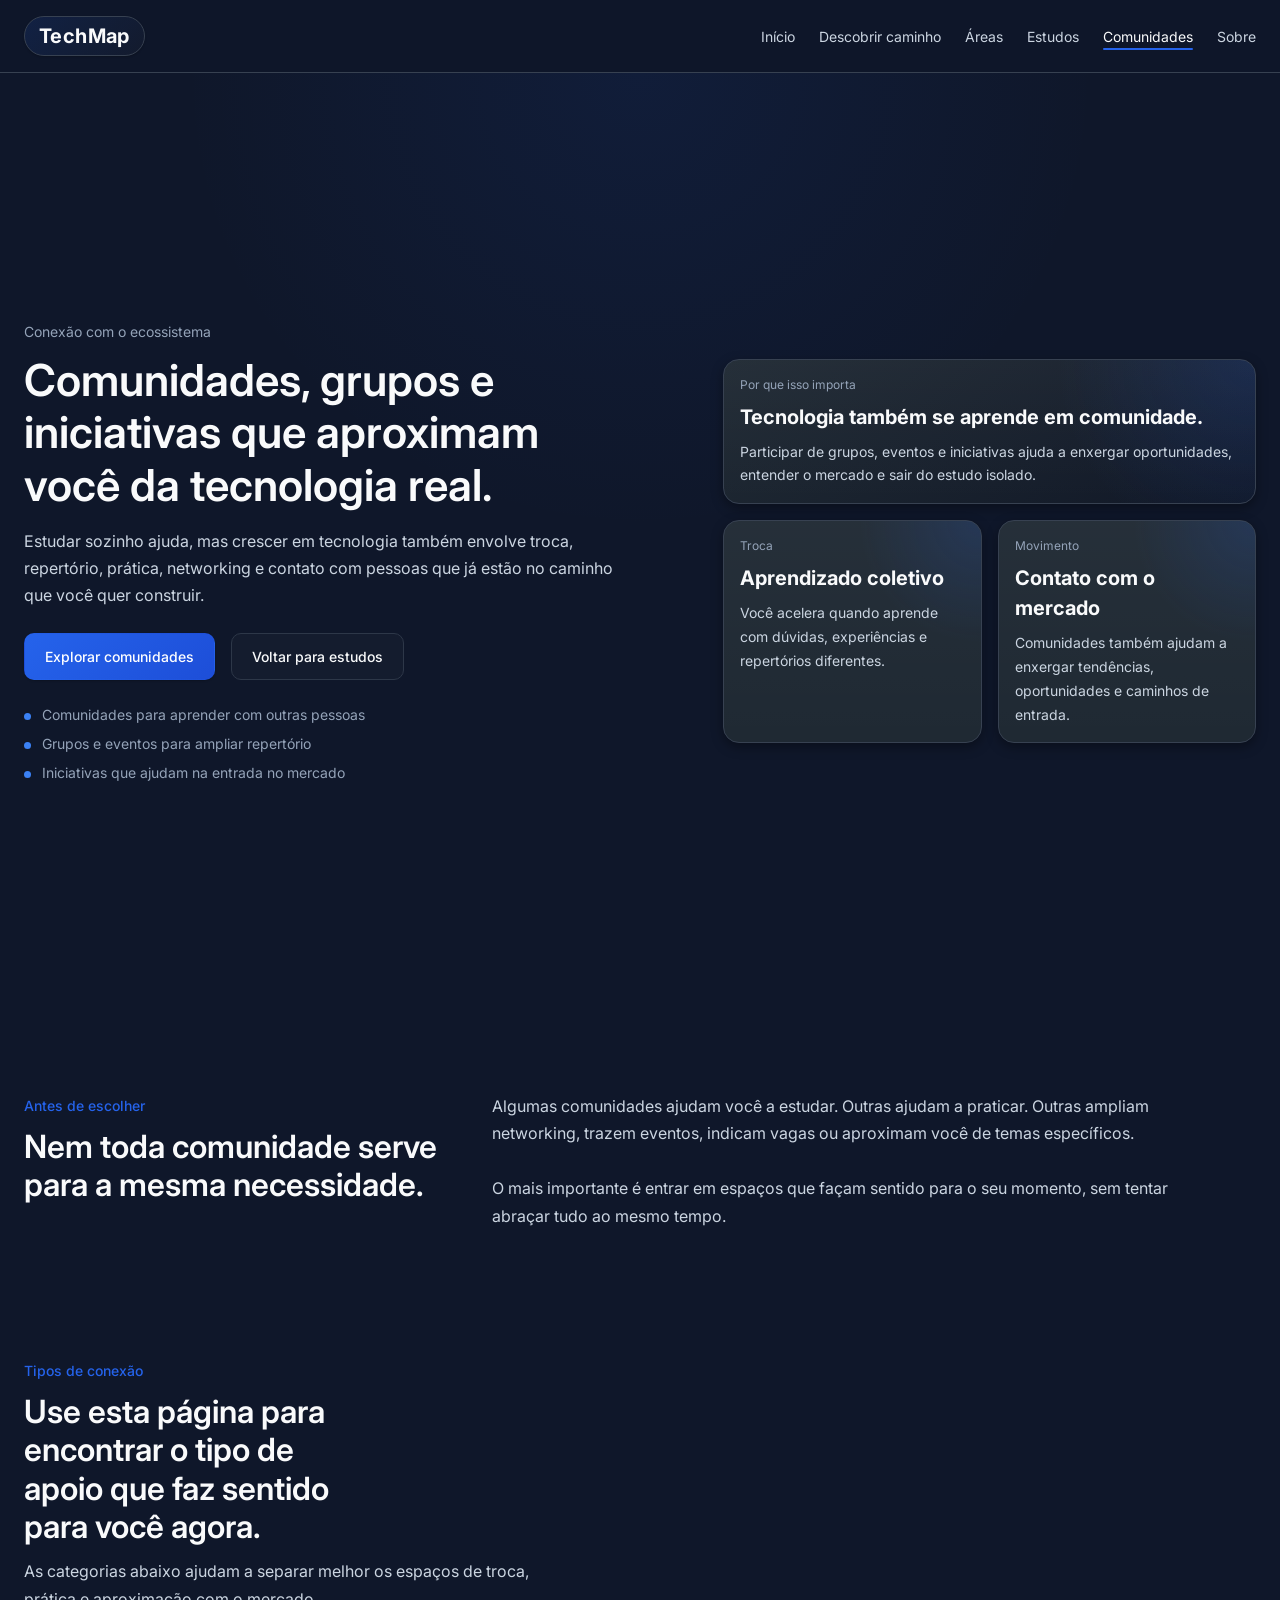
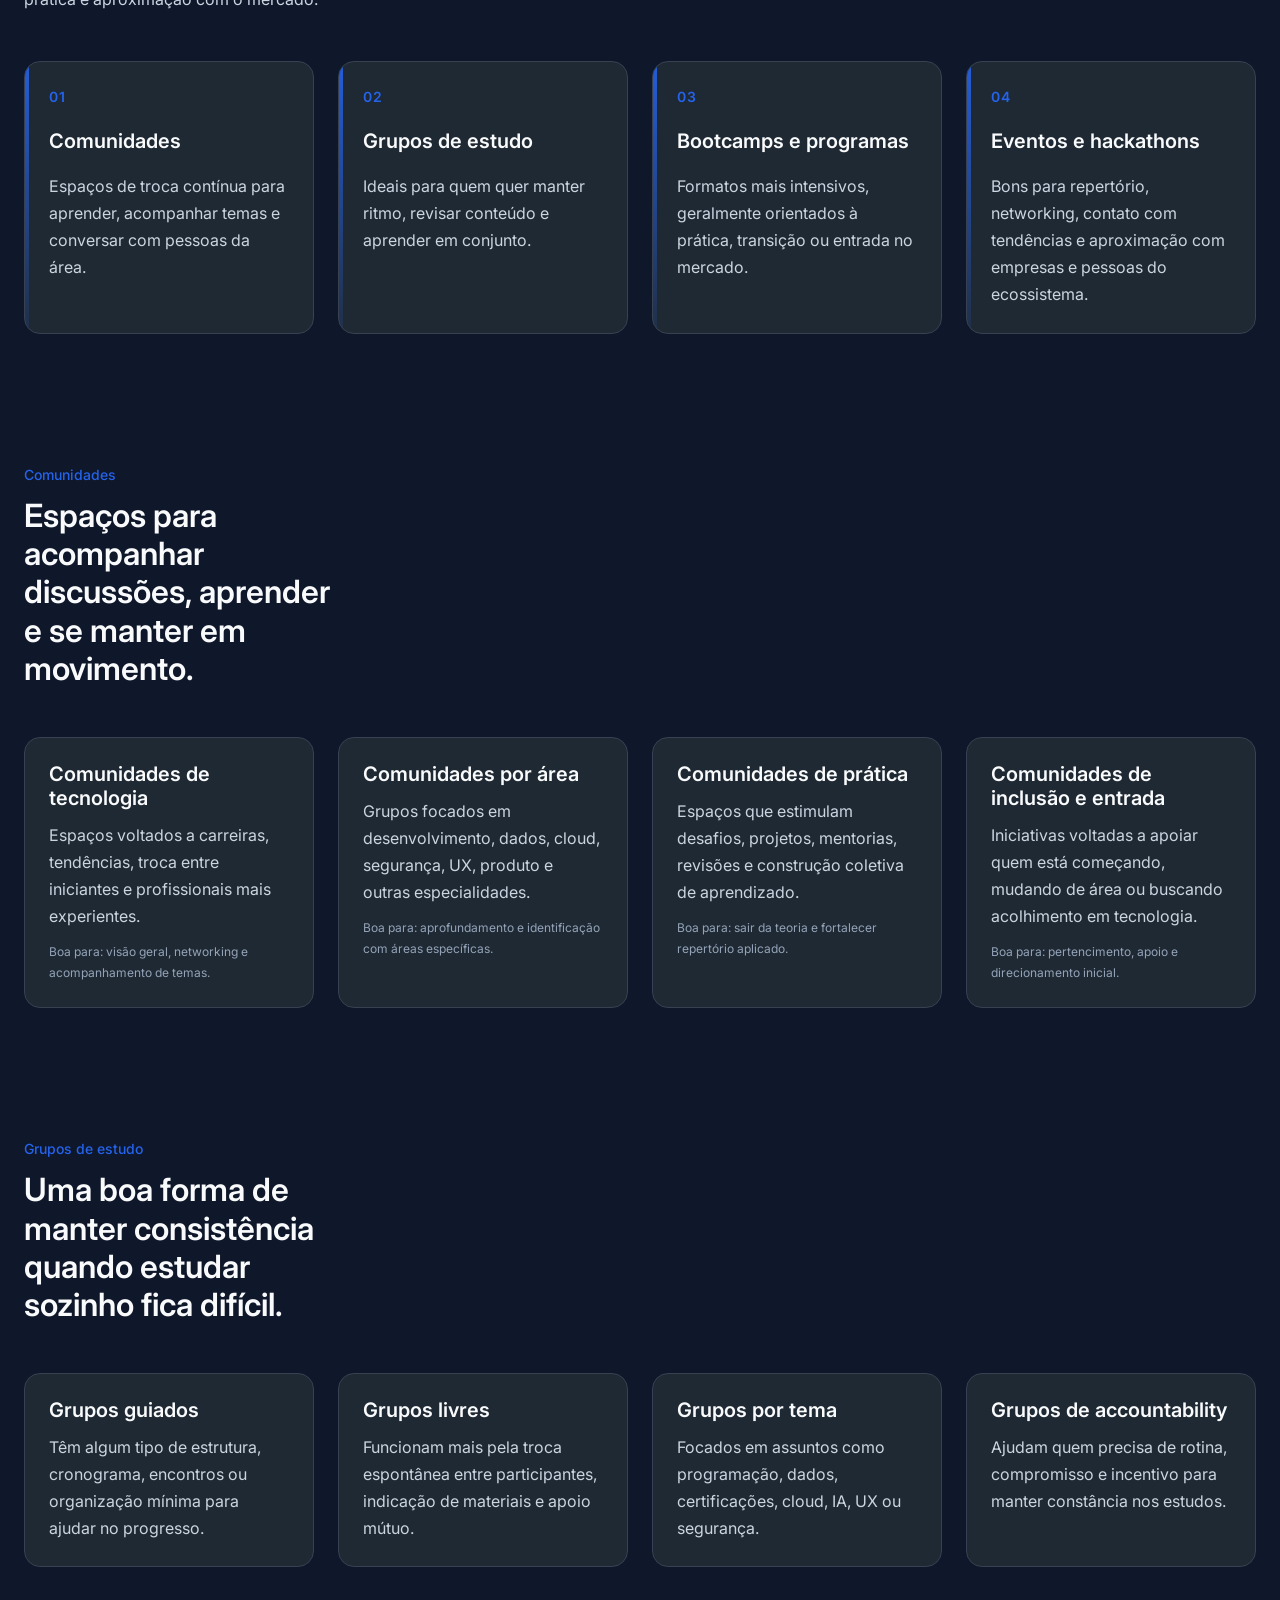
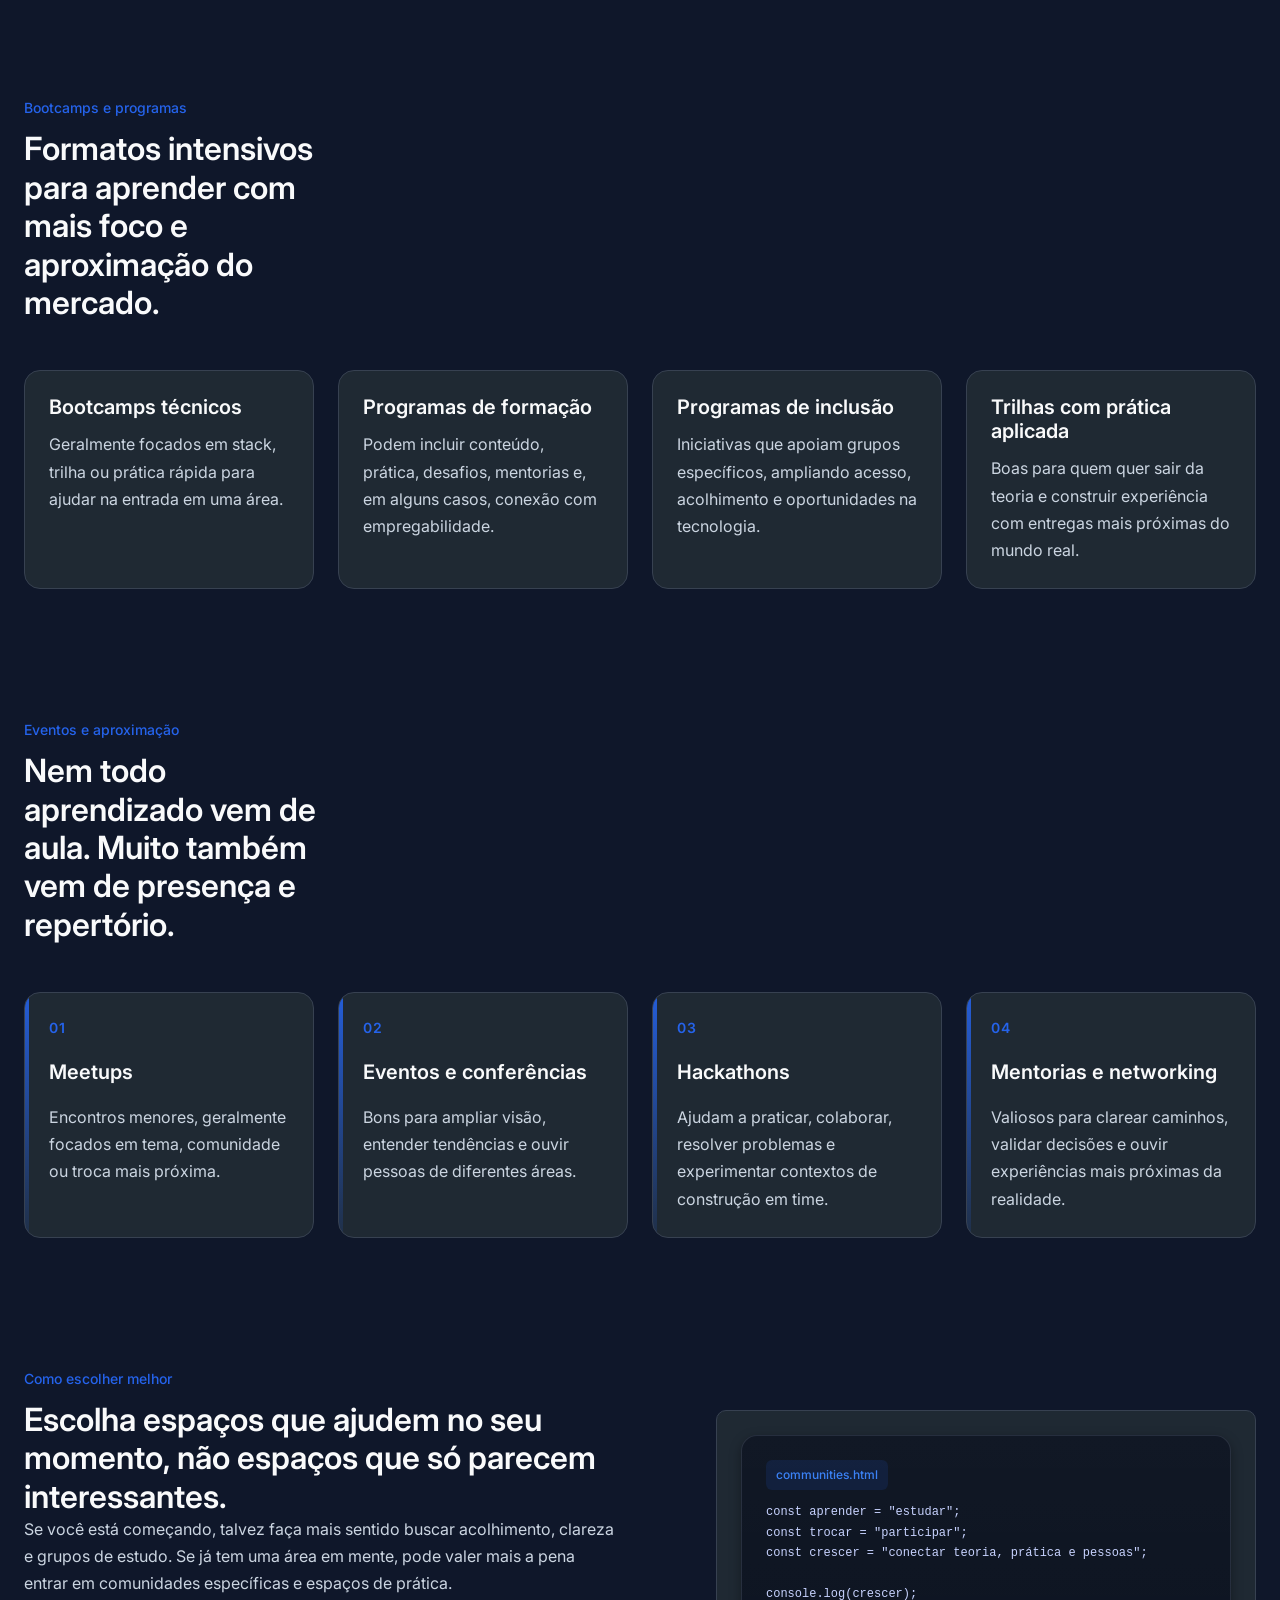
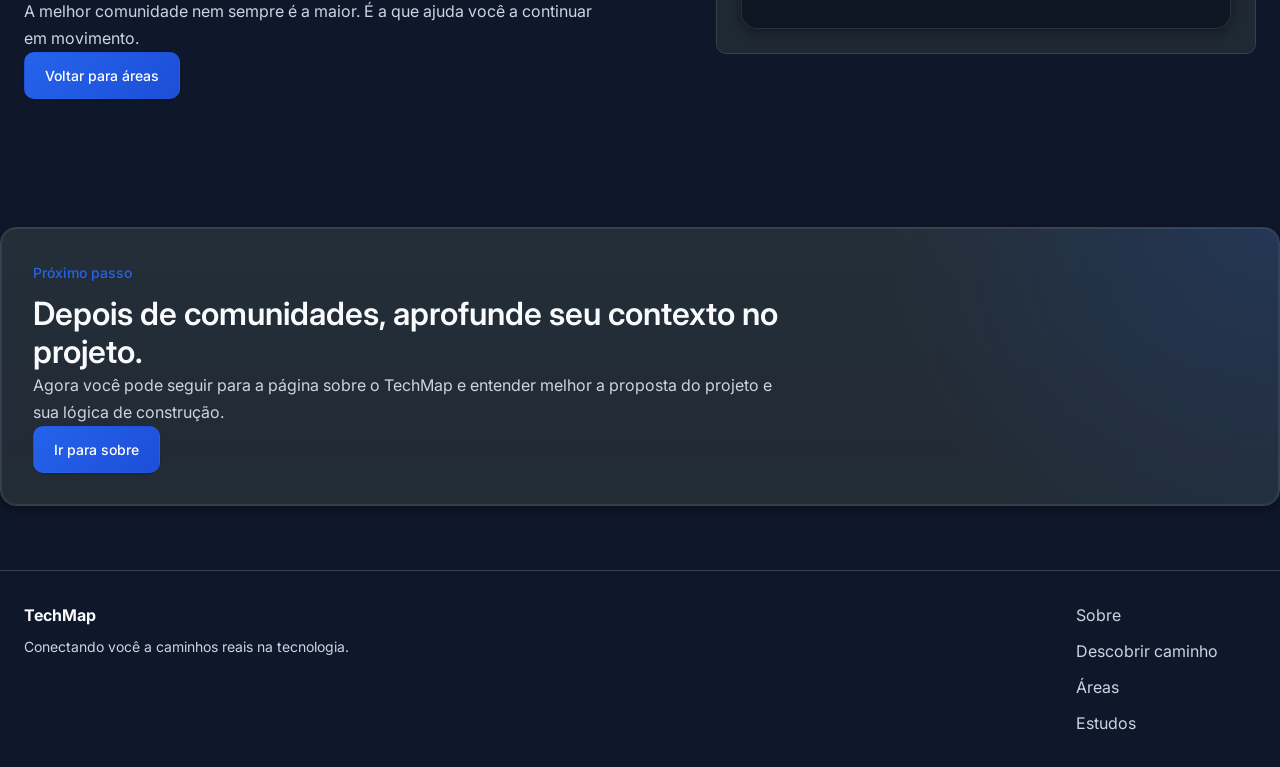
==== pages/about.html @ 4d2d0d43 "primeiro commit techmap" ====
<!DOCTYPE html>
<html lang="pt-BR">
<head>
  <meta charset="UTF-8" />
  <meta name="viewport" content="width=device-width, initial-scale=1.0" />
  <meta
    name="description"
    content="Encontre comunidades, grupos de estudo, bootcamps, eventos e iniciativas que ajudam você a entrar e crescer na tecnologia."
  />
  <meta name="theme-color" content="#0f172a" />
  <title>TechMap | Comunidades e Iniciativas</title>

  <link rel="preconnect" href="https://fonts.googleapis.com" />
  <link rel="preconnect" href="https://fonts.gstatic.com" crossorigin />
  <link
    href="https://fonts.googleapis.com/css2?family=Inter:wght@400;500;600;700;800&display=swap"
    rel="stylesheet"
  />

  <link rel="stylesheet" href="../assets/css/variables.css" />
  <link rel="stylesheet" href="../assets/css/style.css" />
  <link rel="stylesheet" href="../assets/css/layout.css" />
  <link rel="stylesheet" href="../assets/css/components.css" />
  <link rel="stylesheet" href="../assets/css/pages.css" />
  <link rel="stylesheet" href="../assets/css/responsive.css" />
</head>
<body>
  <a class="skip-link" href="#main-content">Pular para o conteúdo principal</a>

  <header class="site-header">
    <div class="container header-content">
      <a href="../index.html" class="brand" aria-label="Página inicial do TechMap">
        <span class="brand-mark">TechMap</span>
      </a>

      <button
        class="menu-toggle"
        type="button"
        aria-label="Abrir menu de navegação"
        aria-expanded="false"
        aria-controls="primary-navigation"
      >
        <span></span>
        <span></span>
        <span></span>
      </button>

      <nav id="primary-navigation" class="primary-nav" aria-label="Navegação principal">
        <ul>
          <li><a href="../index.html">Início</a></li>
          <li><a href="./discover.html">Descobrir caminho</a></li>
          <li><a href="./career-areas.html">Áreas</a></li>
          <li><a href="./study-guide.html">Estudos</a></li>
          <li><a href="./communities.html" class="active">Comunidades</a></li>
          <li><a href="./about.html">Sobre</a></li>
        </ul>
      </nav>
    </div>
  </header>

  <main id="main-content">
    <section class="hero-section">
      <div class="container hero-grid">
        <div class="hero-copy">
          <span class="eyebrow">Conexão com o ecossistema</span>
          <h1>Comunidades, grupos e iniciativas que aproximam você da tecnologia real.</h1>

          <p class="hero-text">
            Estudar sozinho ajuda, mas crescer em tecnologia também envolve troca, repertório,
            prática, networking e contato com pessoas que já estão no caminho que você quer construir.
          </p>

          <div class="hero-actions">
            <a class="btn btn-primary" href="#community-groups">Explorar comunidades</a>
            <a class="btn btn-secondary" href="./study-guide.html">Voltar para estudos</a>
          </div>

          <ul class="hero-highlights" aria-label="Destaques da página">
            <li>Comunidades para aprender com outras pessoas</li>
            <li>Grupos e eventos para ampliar repertório</li>
            <li>Iniciativas que ajudam na entrada no mercado</li>
          </ul>
        </div>

        <div class="hero-panel" aria-hidden="true">
          <div class="hero-card hero-card-main">
            <span class="hero-card-label">Por que isso importa</span>
            <strong>Tecnologia também se aprende em comunidade.</strong>
            <p>
              Participar de grupos, eventos e iniciativas ajuda a enxergar oportunidades,
              entender o mercado e sair do estudo isolado.
            </p>
          </div>

          <div class="hero-card-stack">
            <div class="hero-card">
              <span class="hero-card-label">Troca</span>
              <strong>Aprendizado coletivo</strong>
              <p>Você acelera quando aprende com dúvidas, experiências e repertórios diferentes.</p>
            </div>
            <div class="hero-card">
              <span class="hero-card-label">Movimento</span>
              <strong>Contato com o mercado</strong>
              <p>Comunidades também ajudam a enxergar tendências, oportunidades e caminhos de entrada.</p>
            </div>
          </div>
        </div>
      </div>
    </section>

    <section class="intro-section">
      <div class="container intro-grid">
        <div>
          <span class="section-kicker">Antes de escolher</span>
          <h2>Nem toda comunidade serve para a mesma necessidade.</h2>
        </div>

        <div class="intro-text-group">
          <p>
            Algumas comunidades ajudam você a estudar. Outras ajudam a praticar. Outras ampliam networking,
            trazem eventos, indicam vagas ou aproximam você de temas específicos.
          </p>
          <p>
            O mais importante é entrar em espaços que façam sentido para o seu momento, sem tentar abraçar tudo ao mesmo tempo.
          </p>
        </div>
      </div>
    </section>

    <section id="community-groups">
      <div class="container">
        <div class="section-heading">
          <span class="section-kicker">Tipos de conexão</span>
          <h2>Use esta página para encontrar o tipo de apoio que faz sentido para você agora.</h2>
          <p>
            As categorias abaixo ajudam a separar melhor os espaços de troca, prática e aproximação com o mercado.
          </p>
        </div>

        <div class="feature-grid">
          <article class="feature-card">
            <span class="feature-step">01</span>
            <h3>Comunidades</h3>
            <p>
              Espaços de troca contínua para aprender, acompanhar temas e conversar com pessoas da área.
            </p>
          </article>

          <article class="feature-card">
            <span class="feature-step">02</span>
            <h3>Grupos de estudo</h3>
            <p>
              Ideais para quem quer manter ritmo, revisar conteúdo e aprender em conjunto.
            </p>
          </article>

          <article class="feature-card">
            <span class="feature-step">03</span>
            <h3>Bootcamps e programas</h3>
            <p>
              Formatos mais intensivos, geralmente orientados à prática, transição ou entrada no mercado.
            </p>
          </article>

          <article class="feature-card">
            <span class="feature-step">04</span>
            <h3>Eventos e hackathons</h3>
            <p>
              Bons para repertório, networking, contato com tendências e aproximação com empresas e pessoas do ecossistema.
            </p>
          </article>
        </div>
      </div>
    </section>

    <section>
      <div class="container">
        <div class="section-heading">
          <span class="section-kicker">Comunidades</span>
          <h2>Espaços para acompanhar discussões, aprender e se manter em movimento.</h2>
        </div>

        <div class="overview-grid">
          <article class="community-card">
            <h3>Comunidades de tecnologia</h3>
            <p>
              Espaços voltados a carreiras, tendências, troca entre iniciantes e profissionais mais experientes.
            </p>
            <p class="area-meta">Boa para: visão geral, networking e acompanhamento de temas.</p>
          </article>

          <article class="community-card">
            <h3>Comunidades por área</h3>
            <p>
              Grupos focados em desenvolvimento, dados, cloud, segurança, UX, produto e outras especialidades.
            </p>
            <p class="area-meta">Boa para: aprofundamento e identificação com áreas específicas.</p>
          </article>

          <article class="community-card">
            <h3>Comunidades de prática</h3>
            <p>
              Espaços que estimulam desafios, projetos, mentorias, revisões e construção coletiva de aprendizado.
            </p>
            <p class="area-meta">Boa para: sair da teoria e fortalecer repertório aplicado.</p>
          </article>

          <article class="community-card">
            <h3>Comunidades de inclusão e entrada</h3>
            <p>
              Iniciativas voltadas a apoiar quem está começando, mudando de área ou buscando acolhimento em tecnologia.
            </p>
            <p class="area-meta">Boa para: pertencimento, apoio e direcionamento inicial.</p>
          </article>
        </div>
      </div>
    </section>

    <section>
      <div class="container">
        <div class="section-heading">
          <span class="section-kicker">Grupos de estudo</span>
          <h2>Uma boa forma de manter consistência quando estudar sozinho fica difícil.</h2>
        </div>

        <div class="overview-grid">
          <article class="community-card">
            <h3>Grupos guiados</h3>
            <p>
              Têm algum tipo de estrutura, cronograma, encontros ou organização mínima para ajudar no progresso.
            </p>
          </article>

          <article class="community-card">
            <h3>Grupos livres</h3>
            <p>
              Funcionam mais pela troca espontânea entre participantes, indicação de materiais e apoio mútuo.
            </p>
          </article>

          <article class="community-card">
            <h3>Grupos por tema</h3>
            <p>
              Focados em assuntos como programação, dados, certificações, cloud, IA, UX ou segurança.
            </p>
          </article>

          <article class="community-card">
            <h3>Grupos de accountability</h3>
            <p>
              Ajudam quem precisa de rotina, compromisso e incentivo para manter constância nos estudos.
            </p>
          </article>
        </div>
      </div>
    </section>

    <section>
      <div class="container">
        <div class="section-heading">
          <span class="section-kicker">Bootcamps e programas</span>
          <h2>Formatos intensivos para aprender com mais foco e aproximação do mercado.</h2>
        </div>

        <div class="overview-grid">
          <article class="community-card">
            <h3>Bootcamps técnicos</h3>
            <p>
              Geralmente focados em stack, trilha ou prática rápida para ajudar na entrada em uma área.
            </p>
          </article>

          <article class="community-card">
            <h3>Programas de formação</h3>
            <p>
              Podem incluir conteúdo, prática, desafios, mentorias e, em alguns casos, conexão com empregabilidade.
            </p>
          </article>

          <article class="community-card">
            <h3>Programas de inclusão</h3>
            <p>
              Iniciativas que apoiam grupos específicos, ampliando acesso, acolhimento e oportunidades na tecnologia.
            </p>
          </article>

          <article class="community-card">
            <h3>Trilhas com prática aplicada</h3>
            <p>
              Boas para quem quer sair da teoria e construir experiência com entregas mais próximas do mundo real.
            </p>
          </article>
        </div>
      </div>
    </section>

    <section>
      <div class="container">
        <div class="section-heading">
          <span class="section-kicker">Eventos e aproximação</span>
          <h2>Nem todo aprendizado vem de aula. Muito também vem de presença e repertório.</h2>
        </div>

        <div class="feature-grid">
          <article class="feature-card">
            <span class="feature-step">01</span>
            <h3>Meetups</h3>
            <p>
              Encontros menores, geralmente focados em tema, comunidade ou troca mais próxima.
            </p>
          </article>

          <article class="feature-card">
            <span class="feature-step">02</span>
            <h3>Eventos e conferências</h3>
            <p>
              Bons para ampliar visão, entender tendências e ouvir pessoas de diferentes áreas.
            </p>
          </article>

          <article class="feature-card">
            <span class="feature-step">03</span>
            <h3>Hackathons</h3>
            <p>
              Ajudam a praticar, colaborar, resolver problemas e experimentar contextos de construção em time.
            </p>
          </article>

          <article class="feature-card">
            <span class="feature-step">04</span>
            <h3>Mentorias e networking</h3>
            <p>
              Valiosos para clarear caminhos, validar decisões e ouvir experiências mais próximas da realidade.
            </p>
          </article>
        </div>
      </div>
    </section>

    <section class="entry-section">
      <div class="container entry-grid">
        <div class="entry-copy">
          <span class="section-kicker">Como escolher melhor</span>
          <h2>Escolha espaços que ajudem no seu momento, não espaços que só parecem interessantes.</h2>
          <p>
            Se você está começando, talvez faça mais sentido buscar acolhimento, clareza e grupos de estudo.
            Se já tem uma área em mente, pode valer mais a pena entrar em comunidades específicas e espaços de prática.
          </p>
          <p>
            A melhor comunidade nem sempre é a maior. É a que ajuda você a continuar em movimento.
          </p>
          <a class="btn btn-primary" href="./career-areas.html">Voltar para áreas</a>
        </div>

        <aside class="entry-box" aria-label="Resumo da lógica da página">
          <div class="mini-code-card">
            <span class="mini-code-file">communities.html</span>
            <pre><code>const aprender = "estudar";
const trocar = "participar";
const crescer = "conectar teoria, prática e pessoas";

console.log(crescer);</code></pre>
          </div>
        </aside>
      </div>
    </section>

    <section class="cta-section">
      <div class="container cta-box">
        <div>
          <span class="section-kicker">Próximo passo</span>
          <h2>Depois de comunidades, aprofunde seu contexto no projeto.</h2>
          <p>
            Agora você pode seguir para a página sobre o TechMap e entender melhor a proposta do projeto e sua lógica de construção.
          </p>
        </div>
        <a class="btn btn-primary" href="./about.html">Ir para sobre</a>
      </div>
    </section>
  </main>

  <footer class="site-footer">
    <div class="container footer-content">
      <div>
        <strong>TechMap</strong>
        <p>Conectando você a caminhos reais na tecnologia.</p>
      </div>

      <nav aria-label="Links do rodapé">
        <ul>
          <li><a href="./about.html">Sobre</a></li>
          <li><a href="./discover.html">Descobrir caminho</a></li>
          <li><a href="./career-areas.html">Áreas</a></li>
          <li><a href="./study-guide.html">Estudos</a></li>
        </ul>
      </nav>
    </div>
  </footer>

  <script src="../assets/js/app.js"></script>
</body>
</html>
---- assets/css/variables.css ----
/* =====================================================
   TechMap - Variables (Design System Base)
   Paleta profissional: cinza grafite + azul petróleo
   ===================================================== */

:root {
  /* =============================
     CORES BASE (cinza profissional)
     ============================= */

  --color-bg-primary: #0f172a;      /* fundo principal */
  --color-bg-secondary: #111827;    /* fundo seções */
  --color-bg-tertiary: #1f2933;     /* cards */

  --color-border: #2d3748;
  --color-border-soft: #374151;

  --color-text-primary: #f9fafb;
  --color-text-secondary: #cbd5e1;
  --color-text-muted: #94a3b8;

  /* =============================
     COR DE DESTAQUE (azul petróleo)
     ============================= */

  --color-accent: #2563eb;          /* principal */
  --color-accent-hover: #1d4ed8;
  --color-accent-soft: #3b82f6;

  /* =============================
     ESTADOS
     ============================= */

  --color-success: #16a34a;
  --color-warning: #f59e0b;
  --color-error: #dc2626;

  /* =============================
     SOMBRAS
     ============================= */

  --shadow-sm: 0 1px 2px rgba(0, 0, 0, 0.2);
  --shadow-md: 0 4px 12px rgba(0, 0, 0, 0.35);
  --shadow-lg: 0 10px 30px rgba(0, 0, 0, 0.45);

  /* =============================
     BORDER RADIUS
     ============================= */

  --radius-sm: 6px;
  --radius-md: 10px;
  --radius-lg: 16px;
  --radius-xl: 24px;

  /* =============================
     ESPAÇAMENTO
     ============================= */

  --space-xxs: 4px;
  --space-xs: 8px;
  --space-sm: 12px;
  --space-md: 16px;
  --space-lg: 24px;
  --space-xl: 32px;
  --space-2xl: 48px;
  --space-3xl: 64px;

  /* =============================
     TIPOGRAFIA
     ============================= */

  --font-family-base: 'Inter', sans-serif;

  --font-size-xs: 0.75rem;
  --font-size-sm: 0.875rem;
  --font-size-md: 1rem;
  --font-size-lg: 1.25rem;
  --font-size-xl: 1.5rem;
  --font-size-2xl: 2rem;
  --font-size-3xl: 2.5rem;

  --font-weight-regular: 400;
  --font-weight-medium: 500;
  --font-weight-semibold: 600;
  --font-weight-bold: 700;

  --line-height-tight: 1.2;
  --line-height-normal: 1.5;
  --line-height-relaxed: 1.7;

  /* =============================
     LAYOUT
     ============================= */

  --container-max-width: 1200px;
  --container-padding: 24px;

  /* =============================
     TRANSIÇÕES
     ============================= */

  --transition-fast: 0.2s ease;
  --transition-normal: 0.3s ease;
  --transition-slow: 0.4s ease;
}

/* =====================================================
   MODO CLARO (caso queira no futuro)
   ===================================================== */

[data-theme="light"] {
  --color-bg-primary: #ffffff;
  --color-bg-secondary: #f8fafc;
  --color-bg-tertiary: #e5e7eb;

  --color-text-primary: #111827;
  --color-text-secondary: #374151;
  --color-text-muted: #6b7280;

  --color-border: #e5e7eb;
  --color-border-soft: #d1d5db;
}

/* =====================================================
   RESET BÁSICO
   ===================================================== */

*,
*::before,
*::after {
  box-sizing: border-box;
  margin: 0;
  padding: 0;
}

html {
  font-size: 16px;
  scroll-behavior: smooth;
}

body {
  font-family: var(--font-family-base);
  background-color: var(--color-bg-primary);
  color: var(--color-text-primary);
  line-height: var(--line-height-normal);
  -webkit-font-smoothing: antialiased;
}

img,
picture,
video {
  max-width: 100%;
  display: block;
}

button {
  font-family: inherit;
  cursor: pointer;
  border: none;
}

ul {
  list-style: none;
}

a {
  text-decoration: none;
  color: inherit;
}
---- assets/css/style.css ----
/* =====================================================
   TechMap - Global Styles
   ===================================================== */

/* =============================
   CONTAINER
   ============================= */

.container {
  max-width: var(--container-max-width);
  margin: 0 auto;
  padding: 0 var(--container-padding);
}

/* =============================
   TIPOGRAFIA
   ============================= */

h1, h2, h3, h4 {
  font-weight: var(--font-weight-semibold);
  line-height: var(--line-height-tight);
  color: var(--color-text-primary);
}

h1 {
  font-size: clamp(2rem, 4vw, 2.75rem);
}

h2 {
  font-size: clamp(1.5rem, 3vw, 2rem);
}

h3 {
  font-size: 1.25rem;
}

p {
  font-size: var(--font-size-md);
  color: var(--color-text-secondary);
  line-height: var(--line-height-relaxed);
}

.section-kicker {
  display: inline-block;
  font-size: var(--font-size-sm);
  color: var(--color-accent);
  margin-bottom: var(--space-sm);
  font-weight: var(--font-weight-medium);
}

.eyebrow {
  display: inline-block;
  font-size: var(--font-size-sm);
  color: var(--color-text-muted);
  margin-bottom: var(--space-sm);
}

/* =============================
   BOTÕES
   ============================= */

.btn {
  display: inline-flex;
  align-items: center;
  justify-content: center;
  padding: 12px 20px;
  border-radius: var(--radius-md);
  font-size: var(--font-size-sm);
  font-weight: var(--font-weight-medium);
  transition: var(--transition-normal);
  gap: 8px;
}

.btn-primary {
  background-color: var(--color-accent);
  color: #ffffff;
  box-shadow: var(--shadow-sm);
}

.btn-primary:hover {
  background-color: var(--color-accent-hover);
  transform: translateY(-1px);
}

.btn-secondary {
  background-color: transparent;
  border: 1px solid var(--color-border);
  color: var(--color-text-primary);
}

.btn-secondary:hover {
  border-color: var(--color-accent);
  color: var(--color-accent);
}

.text-link {
  color: var(--color-accent);
  font-weight: var(--font-weight-medium);
}

.text-link:hover {
  text-decoration: underline;
}

/* =============================
   HEADER
   ============================= */

.site-header {
  position: sticky;
  top: 0;
  background-color: rgba(15, 23, 42, 0.9);
  backdrop-filter: blur(10px);
  border-bottom: 1px solid var(--color-border-soft);
  z-index: 100;
}

.header-content {
  display: flex;
  align-items: center;
  justify-content: space-between;
  height: 72px;
}

.brand-mark {
  font-weight: var(--font-weight-bold);
  font-size: 1.25rem;
}

.primary-nav ul {
  display: flex;
  gap: var(--space-lg);
}

.primary-nav a {
  color: var(--color-text-secondary);
  font-size: var(--font-size-sm);
  transition: var(--transition-fast);
}

.primary-nav a:hover,
.primary-nav a.active {
  color: var(--color-text-primary);
}

/* =============================
   HERO
   ============================= */

.hero-section {
  padding: var(--space-3xl) 0;
}

.hero-grid {
  display: grid;
  grid-template-columns: 1fr 1fr;
  gap: var(--space-2xl);
  align-items: center;
}

.hero-text {
  margin: var(--space-md) 0 var(--space-lg);
}

.hero-actions {
  display: flex;
  gap: var(--space-md);
  margin-bottom: var(--space-lg);
}

.hero-highlights {
  display: flex;
  flex-direction: column;
  gap: var(--space-xs);
  font-size: var(--font-size-sm);
  color: var(--color-text-muted);
}

.hero-panel {
  display: flex;
  flex-direction: column;
  gap: var(--space-md);
}

.hero-card {
  background-color: var(--color-bg-tertiary);
  padding: var(--space-md);
  border-radius: var(--radius-md);
  border: 1px solid var(--color-border-soft);
}

.hero-card-label {
  font-size: var(--font-size-xs);
  color: var(--color-text-muted);
  display: block;
  margin-bottom: var(--space-xs);
}

.hero-card-main {
  background: linear-gradient(135deg, #1f2933, #111827);
}

/* =============================
   SEÇÕES
   ============================= */

section {
  padding: var(--space-3xl) 0;
}

.section-heading {
  margin-bottom: var(--space-2xl);
  max-width: 600px;
}

/* =============================
   CARDS
   ============================= */

.feature-grid,
.overview-grid {
  display: grid;
  grid-template-columns: repeat(4, 1fr);
  gap: var(--space-lg);
}

.feature-card,
.overview-card {
  background-color: var(--color-bg-tertiary);
  padding: var(--space-lg);
  border-radius: var(--radius-md);
  border: 1px solid var(--color-border-soft);
  transition: var(--transition-normal);
}

.feature-card:hover,
.overview-card:hover {
  transform: translateY(-4px);
  border-color: var(--color-accent);
}

.feature-step {
  font-size: var(--font-size-sm);
  color: var(--color-accent);
  margin-bottom: var(--space-xs);
}

/* =============================
   ENTRY SECTION
   ============================= */

.entry-grid {
  display: grid;
  grid-template-columns: 1fr 1fr;
  gap: var(--space-2xl);
  align-items: center;
}

.entry-box {
  background-color: var(--color-bg-tertiary);
  padding: var(--space-lg);
  border-radius: var(--radius-md);
  border: 1px solid var(--color-border-soft);
}

.mini-code-card pre {
  font-size: var(--font-size-xs);
  color: var(--color-text-muted);
}

/* =============================
   ABOUT PREVIEW
   ============================= */

.about-preview-grid {
  display: grid;
  grid-template-columns: 200px 1fr;
  gap: var(--space-xl);
  align-items: center;
}

.about-photo-placeholder {
  width: 200px;
  height: 200px;
  background-color: var(--color-bg-tertiary);
  border-radius: var(--radius-lg);
  display: flex;
  align-items: center;
  justify-content: center;
  color: var(--color-text-muted);
}

/* =============================
   CTA
   ============================= */

.cta-box {
  display: flex;
  align-items: center;
  justify-content: space-between;
  gap: var(--space-lg);
  background-color: var(--color-bg-tertiary);
  padding: var(--space-xl);
  border-radius: var(--radius-lg);
  border: 1px solid var(--color-border-soft);
}

/* =============================
   FOOTER
   ============================= */

.site-footer {
  border-top: 1px solid var(--color-border-soft);
  padding: var(--space-xl) 0;
}

.footer-content {
  display: flex;
  justify-content: space-between;
  gap: var(--space-lg);
}

.footer-content p {
  font-size: var(--font-size-sm);
}

/* =============================
   UTILIDADES
   ============================= */

.skip-link {
  position: absolute;
  left: -999px;
  top: -999px;
}

.skip-link:focus {
  left: 16px;
  top: 16px;
  background: var(--color-accent);
  color: white;
  padding: 8px;
  border-radius: var(--radius-sm);
}
---- assets/css/layout.css ----
/* =====================================================
   TechMap - Layout
   Estrutura de grids, colunas e alinhamentos
   ===================================================== */

/* =============================
   LAYOUT BASE
   ============================= */

main {
  width: 100%;
}

section {
  position: relative;
}

.container-fluid {
  width: min(100% - 32px, 1440px);
  margin: 0 auto;
}

/* =============================
   HEADER LAYOUT
   ============================= */

.header-content {
  width: 100%;
}

.brand {
  display: inline-flex;
  align-items: center;
  gap: 10px;
  flex-shrink: 0;
}

/* =============================
   HERO LAYOUT
   ============================= */

.hero-grid {
  min-height: calc(100vh - 72px);
  align-items: center;
}

.hero-copy {
  max-width: 620px;
}

.hero-panel {
  width: 100%;
  max-width: 560px;
  justify-self: end;
}

.hero-card-stack {
  display: grid;
  grid-template-columns: repeat(2, 1fr);
  gap: var(--space-md);
}

/* =============================
   INTRO SECTION
   ============================= */

.intro-grid {
  display: grid;
  grid-template-columns: minmax(280px, 420px) minmax(320px, 1fr);
  gap: var(--space-2xl);
  align-items: start;
}

.intro-text-group {
  display: grid;
  gap: var(--space-md);
  max-width: 720px;
}

/* =============================
   JOURNEY / FEATURE GRID
   ============================= */

.feature-grid {
  align-items: stretch;
}

.feature-card {
  display: flex;
  flex-direction: column;
  gap: var(--space-sm);
  min-height: 100%;
}

/* =============================
   ENTRY SECTION
   ============================= */

.entry-copy {
  max-width: 620px;
}

.entry-box {
  width: 100%;
  max-width: 540px;
  justify-self: end;
}

.mini-code-card {
  display: grid;
  gap: var(--space-sm);
}

.mini-code-file {
  display: inline-flex;
  align-items: center;
  width: fit-content;
  padding: 6px 10px;
  border-radius: var(--radius-sm);
  background-color: rgba(37, 99, 235, 0.12);
  color: var(--color-accent-soft);
  font-size: var(--font-size-xs);
  font-weight: var(--font-weight-medium);
}

.mini-code-card code {
  display: block;
  white-space: pre-wrap;
  word-break: break-word;
  line-height: 1.7;
}

/* =============================
   OVERVIEW SECTION
   ============================= */

.overview-grid {
  align-items: stretch;
}

.overview-card {
  display: flex;
  flex-direction: column;
  justify-content: space-between;
  gap: var(--space-md);
  min-height: 100%;
}

.overview-card a {
  margin-top: auto;
  width: fit-content;
}

/* =============================
   ABOUT PREVIEW
   ============================= */

.about-preview-grid {
  grid-template-columns: minmax(180px, 240px) minmax(320px, 1fr);
}

.about-preview-copy {
  max-width: 760px;
  display: grid;
  gap: var(--space-md);
}

/* =============================
   CTA SECTION
   ============================= */

.cta-section .container {
  display: block;
}

.cta-box > div {
  max-width: 760px;
}

/* =============================
   FOOTER LAYOUT
   ============================= */

.footer-content nav ul {
  display: grid;
  gap: var(--space-sm);
}

.footer-content nav a {
  color: var(--color-text-secondary);
  transition: var(--transition-fast);
}

.footer-content nav a:hover {
  color: var(--color-text-primary);
}

/* =============================
   MENU MOBILE BASE
   ============================= */

.menu-toggle {
  display: none;
  width: 44px;
  height: 44px;
  align-items: center;
  justify-content: center;
  flex-direction: column;
  gap: 5px;
  background: transparent;
  border-radius: var(--radius-sm);
}

.menu-toggle span {
  width: 20px;
  height: 2px;
  background-color: var(--color-text-primary);
  border-radius: 999px;
  transition: var(--transition-fast);
}

/* =============================
   GRID AUXILIAR
   ============================= */

.grid-2 {
  display: grid;
  grid-template-columns: repeat(2, minmax(0, 1fr));
  gap: var(--space-lg);
}

.grid-3 {
  display: grid;
  grid-template-columns: repeat(3, minmax(0, 1fr));
  gap: var(--space-lg);
}

.grid-4 {
  display: grid;
  grid-template-columns: repeat(4, minmax(0, 1fr));
  gap: var(--space-lg);
}

/* =============================
   ALINHAMENTOS AUXILIARES
   ============================= */

.stack-sm {
  display: grid;
  gap: var(--space-sm);
}

.stack-md {
  display: grid;
  gap: var(--space-md);
}

.stack-lg {
  display: grid;
  gap: var(--space-lg);
}

.inline-actions {
  display: flex;
  flex-wrap: wrap;
  gap: var(--space-sm);
  align-items: center;
}

.centered-content {
  display: grid;
  place-items: center;
  text-align: center;
}

/* =============================
   LIMITADORES
   ============================= */

.content-narrow {
  max-width: 720px;
}

.content-medium {
  max-width: 920px;
}

.content-wide {
  max-width: 1120px;
}
---- assets/css/components.css ----
/* =====================================================
   TechMap - Components
   Estilos de componentes reutilizáveis
   ===================================================== */

/* =============================
   BRAND
   ============================= */

.brand {
  display: inline-flex;
  align-items: center;
  gap: 10px;
}

.brand-mark {
  display: inline-flex;
  align-items: center;
  justify-content: center;
  min-height: 40px;
  padding: 0 14px;
  border: 1px solid var(--color-border-soft);
  border-radius: 999px;
  background: linear-gradient(
    135deg,
    rgba(37, 99, 235, 0.14),
    rgba(255, 255, 255, 0.02)
  );
  color: var(--color-text-primary);
  letter-spacing: 0.02em;
  box-shadow: var(--shadow-sm);
}

/* =============================
   NAVIGATION
   ============================= */

.primary-nav a {
  position: relative;
  display: inline-flex;
  align-items: center;
  min-height: 40px;
}

.primary-nav a::after {
  content: "";
  position: absolute;
  left: 0;
  bottom: 6px;
  width: 0;
  height: 2px;
  border-radius: 999px;
  background-color: var(--color-accent);
  transition: width var(--transition-normal);
}

.primary-nav a:hover::after,
.primary-nav a.active::after {
  width: 100%;
}

/* =============================
   BUTTONS
   ============================= */

.btn {
  position: relative;
  overflow: hidden;
  min-height: 46px;
  white-space: nowrap;
}

.btn:focus-visible,
.text-link:focus-visible,
.primary-nav a:focus-visible,
.menu-toggle:focus-visible {
  outline: 2px solid var(--color-accent-soft);
  outline-offset: 2px;
}

.btn-primary {
  border: 1px solid transparent;
  background: linear-gradient(
    135deg,
    var(--color-accent),
    var(--color-accent-hover)
  );
}

.btn-primary:hover {
  box-shadow: var(--shadow-md);
}

.btn-secondary {
  background-color: rgba(255, 255, 255, 0.02);
}

.btn-secondary:hover {
  background-color: rgba(37, 99, 235, 0.08);
}

/* =============================
   GENERIC CARD
   ============================= */

.card {
  background-color: var(--color-bg-tertiary);
  border: 1px solid var(--color-border-soft);
  border-radius: var(--radius-lg);
  box-shadow: var(--shadow-sm);
}

.card-hover {
  transition:
    transform var(--transition-normal),
    border-color var(--transition-normal),
    box-shadow var(--transition-normal);
}

.card-hover:hover {
  transform: translateY(-4px);
  border-color: rgba(37, 99, 235, 0.45);
  box-shadow: var(--shadow-md);
}

/* =============================
   HERO CARDS
   ============================= */

.hero-card {
  position: relative;
  overflow: hidden;
  border-radius: var(--radius-lg);
  box-shadow: var(--shadow-md);
}

.hero-card::before {
  content: "";
  position: absolute;
  inset: 0;
  background:
    radial-gradient(circle at top right, rgba(37, 99, 235, 0.16), transparent 36%),
    linear-gradient(180deg, rgba(255, 255, 255, 0.03), transparent);
  pointer-events: none;
}

.hero-card > * {
  position: relative;
  z-index: 1;
}

.hero-card strong {
  display: block;
  margin-bottom: var(--space-xs);
  font-size: var(--font-size-lg);
  color: var(--color-text-primary);
}

.hero-card p {
  font-size: var(--font-size-sm);
  color: var(--color-text-secondary);
}

.hero-card-stack .hero-card {
  min-height: 160px;
}

/* =============================
   SECTION HEADING
   ============================= */

.section-heading h2 {
  max-width: 16ch;
}

.section-heading p {
  margin-top: var(--space-sm);
  max-width: 56ch;
}

/* =============================
   FEATURE CARD
   ============================= */

.feature-card {
  position: relative;
  border-radius: var(--radius-lg);
  overflow: hidden;
}

.feature-card::before {
  content: "";
  position: absolute;
  inset: 0 auto 0 0;
  width: 4px;
  background: linear-gradient(
    180deg,
    var(--color-accent),
    rgba(37, 99, 235, 0.12)
  );
  opacity: 0.9;
}

.feature-card h3 {
  margin-top: 2px;
  margin-bottom: var(--space-xs);
}

.feature-step {
  font-weight: var(--font-weight-semibold);
  letter-spacing: 0.04em;
}

/* =============================
   OVERVIEW CARD
   ============================= */

.overview-card {
  border-radius: var(--radius-lg);
}

.overview-card h3 {
  margin-bottom: var(--space-xs);
}

.overview-card a {
  color: var(--color-accent-soft);
  font-size: var(--font-size-sm);
  font-weight: var(--font-weight-medium);
}

.overview-card a:hover {
  text-decoration: underline;
}

/* =============================
   INTRO / CONTENT BLOCKS
   ============================= */

.intro-text-group p + p,
.about-preview-copy p + p {
  margin-top: var(--space-sm);
}

/* =============================
   HIGHLIGHT LIST
   ============================= */

.hero-highlights li {
  position: relative;
  padding-left: 18px;
}

.hero-highlights li::before {
  content: "";
  position: absolute;
  left: 0;
  top: 9px;
  width: 7px;
  height: 7px;
  border-radius: 999px;
  background-color: var(--color-accent-soft);
}

/* =============================
   MINI CODE CARD
   ============================= */

.mini-code-card {
  background:
    linear-gradient(180deg, rgba(255, 255, 255, 0.025), rgba(255, 255, 255, 0.01)),
    #0b1220;
  border: 1px solid rgba(148, 163, 184, 0.18);
  border-radius: var(--radius-lg);
  padding: var(--space-lg);
  box-shadow: var(--shadow-md);
}

.mini-code-card pre {
  overflow-x: auto;
}

.mini-code-card code {
  color: #c7d2fe;
}

/* =============================
   ABOUT PREVIEW
   ============================= */

.about-photo-placeholder {
  position: relative;
  overflow: hidden;
  border: 1px solid var(--color-border-soft);
  box-shadow: var(--shadow-md);
  background:
    radial-gradient(circle at top, rgba(37, 99, 235, 0.16), transparent 42%),
    linear-gradient(180deg, rgba(255, 255, 255, 0.025), rgba(255, 255, 255, 0.01)),
    var(--color-bg-tertiary);
}

.about-photo-placeholder::after {
  content: "";
  position: absolute;
  inset: 14px;
  border: 1px dashed rgba(148, 163, 184, 0.24);
  border-radius: calc(var(--radius-lg) - 4px);
}

.about-photo-placeholder span {
  position: relative;
  z-index: 1;
  font-size: var(--font-size-sm);
  font-weight: var(--font-weight-medium);
  color: var(--color-text-secondary);
}

/* =============================
   CTA BOX
   ============================= */

.cta-box {
  position: relative;
  overflow: hidden;
  box-shadow: var(--shadow-md);
  background:
    radial-gradient(circle at top right, rgba(37, 99, 235, 0.16), transparent 30%),
    linear-gradient(180deg, rgba(255, 255, 255, 0.025), rgba(255, 255, 255, 0.01)),
    var(--color-bg-tertiary);
}

.cta-box::before {
  content: "";
  position: absolute;
  inset: 0;
  border: 1px solid rgba(148, 163, 184, 0.14);
  border-radius: inherit;
  pointer-events: none;
}

/* =============================
   FOOTER
   ============================= */

.site-footer strong {
  display: inline-block;
  margin-bottom: var(--space-xs);
  color: var(--color-text-primary);
}

.site-footer nav ul {
  min-width: 180px;
}

/* =============================
   TAGS / PILLS
   ============================= */

.pill {
  display: inline-flex;
  align-items: center;
  min-height: 32px;
  padding: 0 12px;
  border-radius: 999px;
  border: 1px solid rgba(148, 163, 184, 0.18);
  background-color: rgba(255, 255, 255, 0.03);
  color: var(--color-text-secondary);
  font-size: var(--font-size-xs);
  font-weight: var(--font-weight-medium);
}

/* =============================
   DIVIDERS
   ============================= */

.divider {
  width: 100%;
  height: 1px;
  background: linear-gradient(
    90deg,
    transparent,
    rgba(148, 163, 184, 0.24),
    transparent
  );
}

/* =============================
   EMPTY / SOFT BOX
   ============================= */

.soft-box {
  padding: var(--space-lg);
  border: 1px dashed rgba(148, 163, 184, 0.24);
  border-radius: var(--radius-lg);
  background-color: rgba(255, 255, 255, 0.02);
}

/* =============================
   MOBILE REFINEMENTS
   ============================= */

@media (max-width: 768px) {
  .brand-mark {
    min-height: 36px;
    padding: 0 12px;
    font-size: 1rem;
  }

  .hero-card strong {
    font-size: 1.1rem;
  }

  .hero-card-stack {
    grid-template-columns: 1fr;
  }

  .section-heading h2 {
    max-width: 100%;
  }
}

@media (max-width: 480px) {
  .mini-code-card {
    padding: var(--space-md);
  }

  .cta-box {
    border-radius: var(--radius-md);
  }

  .hero-card,
  .feature-card,
  .overview-card {
    border-radius: var(--radius-md);
  }
}
---- assets/css/pages.css ----
/* =====================================================
   TechMap - Pages
   Ajustes específicos por página
   ===================================================== */


/* =============================
   HERO VARIAÇÕES
   ============================= */

.hero-section {
  background:
    radial-gradient(circle at top, rgba(37, 99, 235, 0.08), transparent 40%),
    var(--color-bg-primary);
}


/* =============================
   DISCOVER PAGE (futuro)
   ============================= */

.discover-section {
  max-width: 900px;
  margin: 0 auto;
}

.discover-card {
  background-color: var(--color-bg-tertiary);
  border: 1px solid var(--color-border-soft);
  border-radius: var(--radius-lg);
  padding: var(--space-xl);
  margin-bottom: var(--space-lg);
  transition: var(--transition-normal);
}

.discover-card:hover {
  border-color: var(--color-accent);
}

.discover-card h3 {
  margin-bottom: var(--space-sm);
}

.discover-card p {
  margin-bottom: var(--space-md);
}


/* =============================
   CAREER AREAS PAGE
   ============================= */

.area-card {
  padding: var(--space-lg);
  border-radius: var(--radius-lg);
  background-color: var(--color-bg-tertiary);
  border: 1px solid var(--color-border-soft);
  display: flex;
  flex-direction: column;
  gap: var(--space-sm);
  transition: var(--transition-normal);
}

.area-card:hover {
  border-color: var(--color-accent);
  transform: translateY(-4px);
}

.area-card h3 {
  margin-bottom: var(--space-xs);
}

.area-meta {
  font-size: var(--font-size-xs);
  color: var(--color-text-muted);
}


/* =============================
   CAREER PATHS
   ============================= */

.path-card {
  padding: var(--space-lg);
  border-radius: var(--radius-lg);
  background:
    linear-gradient(180deg, rgba(255,255,255,0.02), transparent),
    var(--color-bg-tertiary);
  border: 1px solid var(--color-border-soft);
  display: flex;
  flex-direction: column;
  gap: var(--space-sm);
}

.path-card strong {
  color: var(--color-text-primary);
}

.path-card ul {
  margin-top: var(--space-sm);
}

.path-card li {
  font-size: var(--font-size-sm);
  color: var(--color-text-secondary);
}


/* =============================
   STUDY GUIDE
   ============================= */

.study-block {
  padding: var(--space-lg);
  border-left: 3px solid var(--color-accent);
  background-color: var(--color-bg-tertiary);
  border-radius: var(--radius-md);
  margin-bottom: var(--space-md);
}

.study-block h3 {
  margin-bottom: var(--space-xs);
}


/* =============================
   LEARNING OPTIONS
   ============================= */

.learning-card {
  padding: var(--space-lg);
  border-radius: var(--radius-lg);
  border: 1px solid var(--color-border-soft);
  background-color: var(--color-bg-tertiary);
  display: flex;
  flex-direction: column;
  gap: var(--space-sm);
}

.learning-card span {
  font-size: var(--font-size-xs);
  color: var(--color-accent);
}

.learning-card:hover {
  border-color: var(--color-accent);
}


/* =============================
   TOOLS PAGE
   ============================= */

.tool-card {
  padding: var(--space-md);
  border-radius: var(--radius-md);
  border: 1px solid var(--color-border-soft);
  background-color: var(--color-bg-tertiary);
  display: flex;
  flex-direction: column;
  gap: var(--space-xs);
}

.tool-card small {
  color: var(--color-text-muted);
}


/* =============================
   COMMUNITIES PAGE
   ============================= */

.community-card {
  padding: var(--space-lg);
  border-radius: var(--radius-lg);
  border: 1px solid var(--color-border-soft);
  background-color: var(--color-bg-tertiary);
  display: flex;
  flex-direction: column;
  gap: var(--space-sm);
}

.community-card a {
  color: var(--color-accent);
  font-size: var(--font-size-sm);
}


/* =============================
   RESOURCES PAGE
   ============================= */

.resource-card {
  padding: var(--space-lg);
  border-radius: var(--radius-lg);
  border: 1px solid var(--color-border-soft);
  background-color: var(--color-bg-tertiary);
  display: flex;
  flex-direction: column;
  gap: var(--space-sm);
}

.resource-card strong {
  color: var(--color-text-primary);
}


/* =============================
   EMPTY STATES
   ============================= */

.empty-state {
  text-align: center;
  padding: var(--space-2xl);
  border: 1px dashed var(--color-border-soft);
  border-radius: var(--radius-lg);
  color: var(--color-text-muted);
}


/* =============================
   LOADING STATES
   ============================= */

.loading {
  opacity: 0.6;
  pointer-events: none;
}

.loading::after {
  content: \"Carregando...\";
  display: block;
  margin-top: var(--space-sm);
  font-size: var(--font-size-sm);
}


/* =============================
   MOBILE AJUSTES
   ============================= */

@media (max-width: 768px) {

  .discover-card,
  .learning-card,
  .community-card,
  .resource-card {
    padding: var(--space-md);
  }

  .study-block {
    padding: var(--space-md);
  }

}
---- assets/css/responsive.css ----
/* =====================================================
   TechMap - Responsive
   Mobile-first + ajustes progressivos
   ===================================================== */

/* =============================
   TABLET (até 1024px)
   ============================= */

@media (max-width: 1024px) {

  /* HERO */
  .hero-grid {
    grid-template-columns: 1fr;
    gap: var(--space-xl);
    min-height: auto;
  }

  .hero-panel {
    justify-self: start;
    max-width: 100%;
  }

  /* INTRO */
  .intro-grid {
    grid-template-columns: 1fr;
  }

  /* ENTRY */
  .entry-grid {
    grid-template-columns: 1fr;
  }

  .entry-box {
    justify-self: start;
    max-width: 100%;
  }

  /* ABOUT */
  .about-preview-grid {
    grid-template-columns: 1fr;
  }

  .about-photo-placeholder {
    margin: 0 auto;
  }

  /* CTA */
  .cta-box {
    flex-direction: column;
    align-items: flex-start;
  }

  /* GRIDS */
  .feature-grid,
  .overview-grid {
    grid-template-columns: repeat(2, 1fr);
  }
}


/* =============================
   MOBILE (até 768px)
   ============================= */

@media (max-width: 768px) {

  /* HEADER */
  .menu-toggle {
    display: flex;
  }

  .primary-nav {
    position: absolute;
    top: 72px;
    left: 0;
    width: 100%;
    background-color: var(--color-bg-secondary);
    border-bottom: 1px solid var(--color-border-soft);
    display: none;
  }

  .primary-nav.is-open {
    display: block;
  }

  .primary-nav ul {
    flex-direction: column;
    padding: var(--space-md);
    gap: var(--space-md);
  }

  /* HERO */
  .hero-actions {
    flex-direction: column;
    align-items: stretch;
  }

  .hero-actions .btn {
    width: 100%;
  }

  .hero-highlights {
    font-size: var(--font-size-xs);
  }

  /* CARDS */
  .feature-grid,
  .overview-grid {
    grid-template-columns: 1fr;
  }

  /* ENTRY */
  .mini-code-card pre {
    font-size: 0.7rem;
  }

  /* CTA */
  .cta-box {
    padding: var(--space-lg);
  }

  /* FOOTER */
  .footer-content {
    flex-direction: column;
    gap: var(--space-md);
  }

  /* TIPOGRAFIA */
  h1 {
    font-size: 2rem;
  }

  h2 {
    font-size: 1.5rem;
  }
}


/* =============================
   MOBILE PEQUENO (até 480px)
   ============================= */

@media (max-width: 480px) {

  .container {
    padding: 0 16px;
  }

  /* HERO */
  .hero-section {
    padding: var(--space-2xl) 0;
  }

  .hero-text {
    font-size: var(--font-size-sm);
  }

  /* BOTÕES */
  .btn {
    padding: 10px 14px;
    font-size: var(--font-size-xs);
  }

  /* CARDS */
  .feature-card,
  .overview-card {
    padding: var(--space-md);
  }

  /* CTA */
  .cta-box {
    padding: var(--space-md);
  }
}


/* =============================
   TELAS GRANDES (acima de 1280px)
   ============================= */

@media (min-width: 1280px) {

  .hero-grid {
    grid-template-columns: 1.1fr 0.9fr;
  }

  .container {
    max-width: 1280px;
  }
}


/* =============================
   TELAS MUITO GRANDES (1440+)
   ============================= */

@media (min-width: 1440px) {

  .container {
    max-width: 1360px;
  }
}
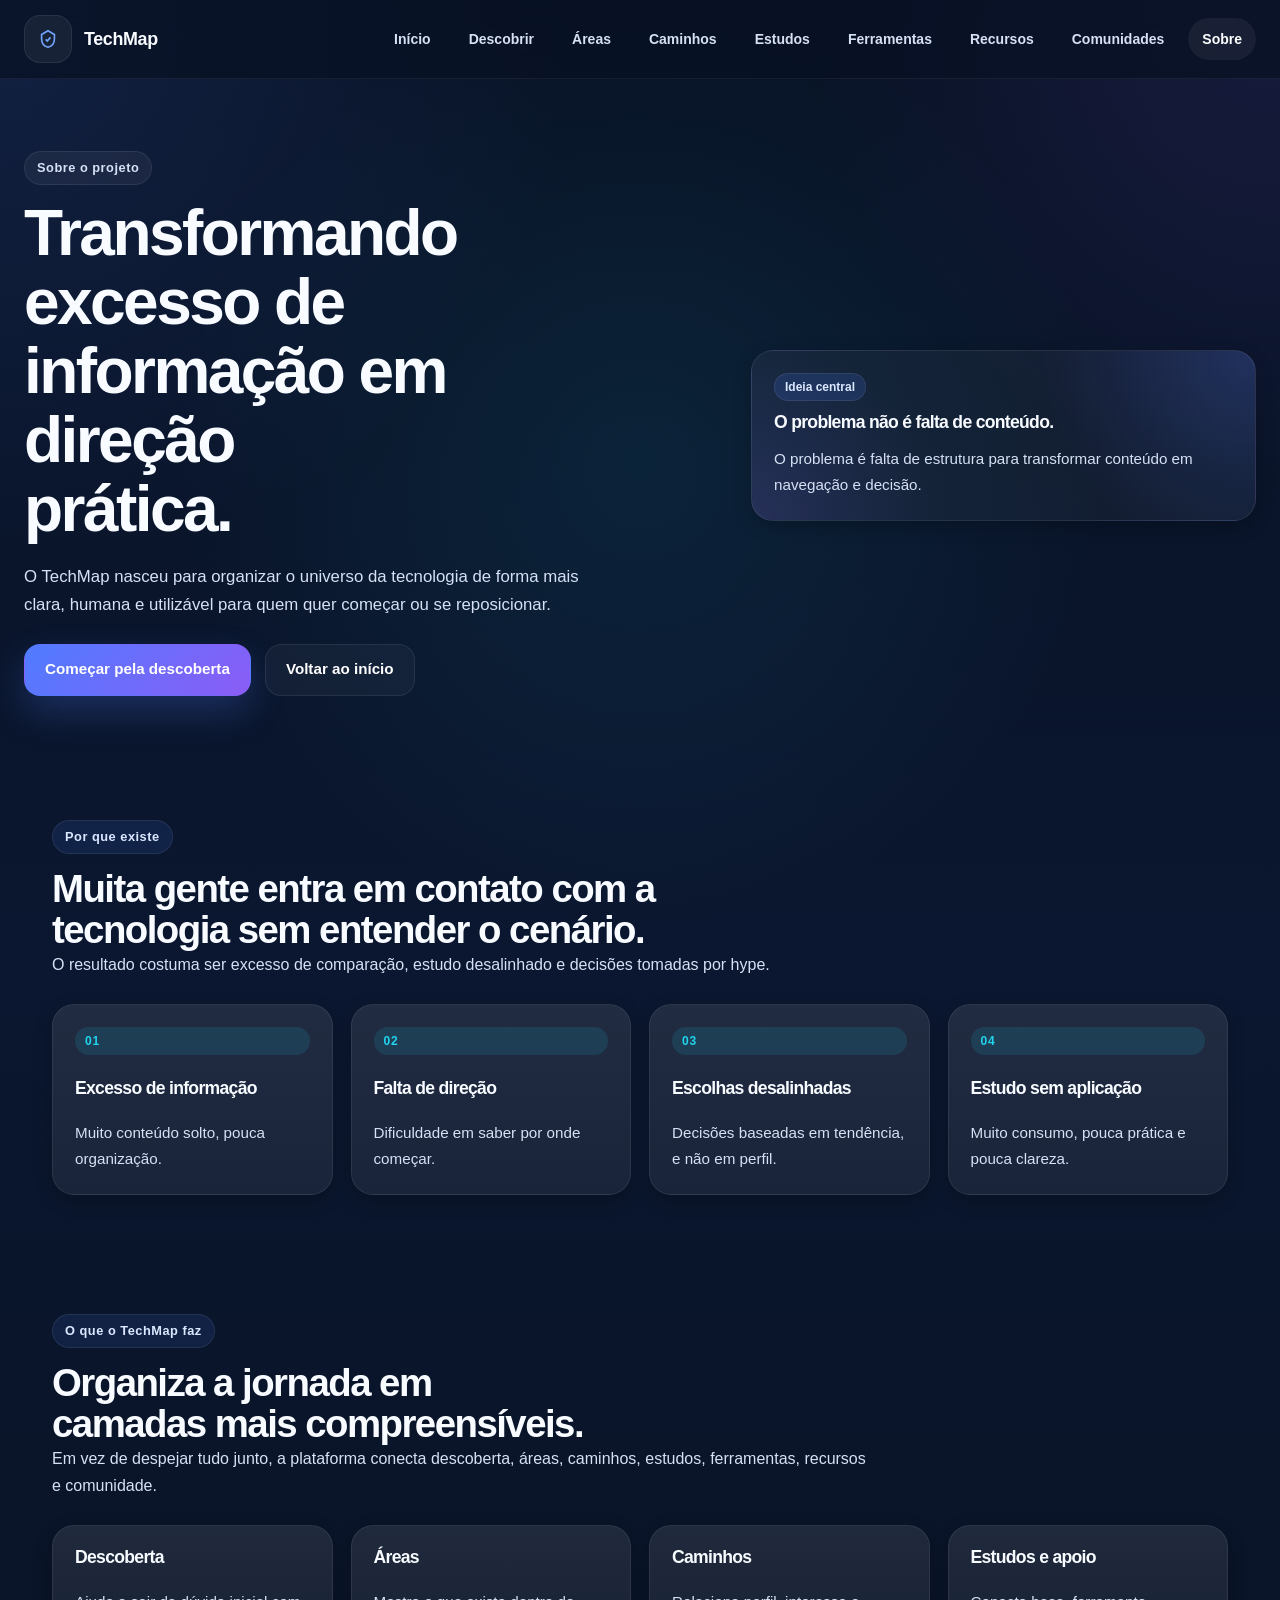
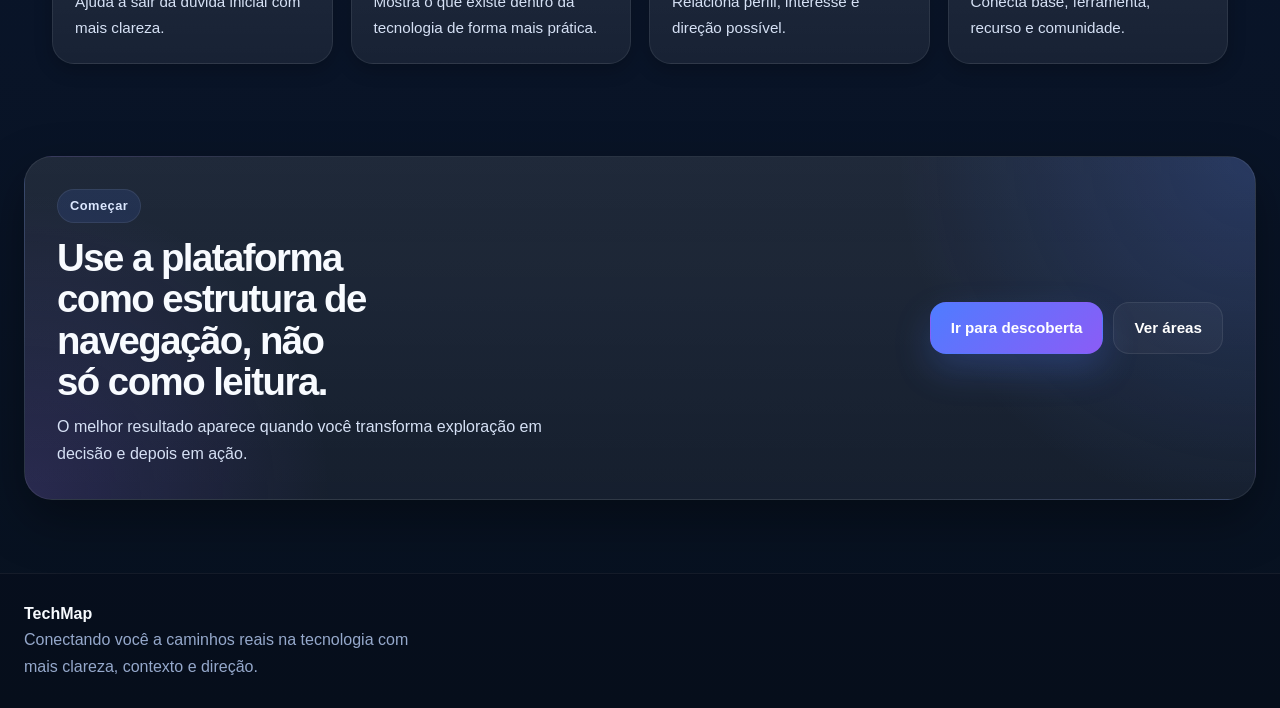
==== commit fee30011: "refatoração completa da plataforma" ====
--- a/pages/about.html
+++ b/pages/about.html
@@ -5,54 +5,49 @@
   <meta name="viewport" content="width=device-width, initial-scale=1.0" />
   <meta
     name="description"
-    content="Encontre comunidades, grupos de estudo, bootcamps, eventos e iniciativas que ajudam você a entrar e crescer na tecnologia."
+    content="Conheça a proposta, a visão e a lógica por trás do TechMap."
   />
-  <meta name="theme-color" content="#0f172a" />
-  <title>TechMap | Comunidades e Iniciativas</title>
-
-  <link rel="preconnect" href="https://fonts.googleapis.com" />
-  <link rel="preconnect" href="https://fonts.gstatic.com" crossorigin />
-  <link
-    href="https://fonts.googleapis.com/css2?family=Inter:wght@400;500;600;700;800&display=swap"
-    rel="stylesheet"
-  />
+  <meta name="theme-color" content="#081224" />
+  <title>Sobre o projeto | TechMap</title>
 
   <link rel="stylesheet" href="../assets/css/variables.css" />
   <link rel="stylesheet" href="../assets/css/style.css" />
+  <link rel="stylesheet" href="../assets/css/components.css" />
   <link rel="stylesheet" href="../assets/css/layout.css" />
-  <link rel="stylesheet" href="../assets/css/components.css" />
   <link rel="stylesheet" href="../assets/css/pages.css" />
   <link rel="stylesheet" href="../assets/css/responsive.css" />
+  <link rel="stylesheet" href="../assets/css/animations.css" />
 </head>
 <body>
   <a class="skip-link" href="#main-content">Pular para o conteúdo principal</a>
 
   <header class="site-header">
     <div class="container header-content">
-      <a href="../index.html" class="brand" aria-label="Página inicial do TechMap">
+      <a href="../index.html" class="brand">
+        <span class="icon-box" aria-hidden="true">
+          <svg viewBox="0 0 24 24" fill="none" stroke="currentColor" stroke-width="1.8">
+            <path d="M12 3l7 4v5c0 4.5-2.9 7.9-7 9-4.1-1.1-7-4.5-7-9V7l7-4z"></path>
+            <path d="M9.5 12.5l1.7 1.7 3.5-4"></path>
+          </svg>
+        </span>
         <span class="brand-mark">TechMap</span>
       </a>
 
-      <button
-        class="menu-toggle"
-        type="button"
-        aria-label="Abrir menu de navegação"
-        aria-expanded="false"
-        aria-controls="primary-navigation"
-      >
-        <span></span>
-        <span></span>
-        <span></span>
+      <button class="menu-toggle" aria-expanded="false" aria-controls="primary-navigation" type="button">
+        <span></span><span></span><span></span>
       </button>
 
       <nav id="primary-navigation" class="primary-nav" aria-label="Navegação principal">
         <ul>
           <li><a href="../index.html">Início</a></li>
-          <li><a href="./discover.html">Descobrir caminho</a></li>
+          <li><a href="./discover.html">Descobrir</a></li>
           <li><a href="./career-areas.html">Áreas</a></li>
+          <li><a href="./career-paths.html">Caminhos</a></li>
           <li><a href="./study-guide.html">Estudos</a></li>
-          <li><a href="./communities.html" class="active">Comunidades</a></li>
-          <li><a href="./about.html">Sobre</a></li>
+          <li><a href="./tools.html">Ferramentas</a></li>
+          <li><a href="./resources.html">Recursos</a></li>
+          <li><a href="./communities.html">Comunidades</a></li>
+          <li><a href="./about.html" class="active">Sobre</a></li>
         </ul>
       </nav>
     </div>
@@ -61,320 +56,132 @@
   <main id="main-content">
     <section class="hero-section">
       <div class="container hero-grid">
-        <div class="hero-copy">
-          <span class="eyebrow">Conexão com o ecossistema</span>
-          <h1>Comunidades, grupos e iniciativas que aproximam você da tecnologia real.</h1>
-
+        <div class="hero-copy animate-rise-up">
+          <span class="eyebrow">Sobre o projeto</span>
+          <h1>Transformando excesso de informação em direção prática.</h1>
           <p class="hero-text">
-            Estudar sozinho ajuda, mas crescer em tecnologia também envolve troca, repertório,
-            prática, networking e contato com pessoas que já estão no caminho que você quer construir.
+            O TechMap nasceu para organizar o universo da tecnologia de forma mais clara,
+            humana e utilizável para quem quer começar ou se reposicionar.
           </p>
-
           <div class="hero-actions">
-            <a class="btn btn-primary" href="#community-groups">Explorar comunidades</a>
-            <a class="btn btn-secondary" href="./study-guide.html">Voltar para estudos</a>
-          </div>
-
-          <ul class="hero-highlights" aria-label="Destaques da página">
-            <li>Comunidades para aprender com outras pessoas</li>
-            <li>Grupos e eventos para ampliar repertório</li>
-            <li>Iniciativas que ajudam na entrada no mercado</li>
-          </ul>
-        </div>
-
-        <div class="hero-panel" aria-hidden="true">
-          <div class="hero-card hero-card-main">
-            <span class="hero-card-label">Por que isso importa</span>
-            <strong>Tecnologia também se aprende em comunidade.</strong>
+            <a class="btn btn-primary" href="./discover.html">Começar pela descoberta</a>
+            <a class="btn btn-secondary" href="../index.html">Voltar ao início</a>
+          </div>
+        </div>
+
+        <div class="hero-panel reveal-right">
+          <article class="card card-glow">
+            <div class="card-header">
+              <span class="badge badge-primary">Ideia central</span>
+            </div>
+            <div class="stack-md">
+              <h2 class="card-title">O problema não é falta de conteúdo.</h2>
+              <p class="card-description">
+                O problema é falta de estrutura para transformar conteúdo em navegação e decisão.
+              </p>
+            </div>
+          </article>
+        </div>
+      </div>
+    </section>
+
+    <section class="home-section">
+      <div class="container">
+        <div class="section-shell reveal">
+          <div class="section-top">
+            <div>
+              <span class="section-kicker">Por que existe</span>
+              <h2>Muita gente entra em contato com a tecnologia sem entender o cenário.</h2>
+              <p>
+                O resultado costuma ser excesso de comparação, estudo desalinhado e decisões tomadas por hype.
+              </p>
+            </div>
+          </div>
+
+          <div class="feature-grid">
+            <article class="feature-card card hover-lift">
+              <span class="feature-step">01</span>
+              <h3 class="card-title">Excesso de informação</h3>
+              <p class="card-description">Muito conteúdo solto, pouca organização.</p>
+            </article>
+
+            <article class="feature-card card hover-lift">
+              <span class="feature-step">02</span>
+              <h3 class="card-title">Falta de direção</h3>
+              <p class="card-description">Dificuldade em saber por onde começar.</p>
+            </article>
+
+            <article class="feature-card card hover-lift">
+              <span class="feature-step">03</span>
+              <h3 class="card-title">Escolhas desalinhadas</h3>
+              <p class="card-description">Decisões baseadas em tendência, e não em perfil.</p>
+            </article>
+
+            <article class="feature-card card hover-lift">
+              <span class="feature-step">04</span>
+              <h3 class="card-title">Estudo sem aplicação</h3>
+              <p class="card-description">Muito consumo, pouca prática e pouca clareza.</p>
+            </article>
+          </div>
+        </div>
+      </div>
+    </section>
+
+    <section class="home-section">
+      <div class="container">
+        <div class="section-shell reveal">
+          <div class="section-top">
+            <div>
+              <span class="section-kicker">O que o TechMap faz</span>
+              <h2>Organiza a jornada em camadas mais compreensíveis.</h2>
+              <p>
+                Em vez de despejar tudo junto, a plataforma conecta descoberta, áreas, caminhos,
+                estudos, ferramentas, recursos e comunidade.
+              </p>
+            </div>
+          </div>
+
+          <div class="overview-grid">
+            <article class="overview-card card hover-lift">
+              <h3 class="card-title">Descoberta</h3>
+              <p class="card-description">Ajuda a sair da dúvida inicial com mais clareza.</p>
+            </article>
+
+            <article class="overview-card card hover-lift">
+              <h3 class="card-title">Áreas</h3>
+              <p class="card-description">Mostra o que existe dentro da tecnologia de forma mais prática.</p>
+            </article>
+
+            <article class="overview-card card hover-lift">
+              <h3 class="card-title">Caminhos</h3>
+              <p class="card-description">Relaciona perfil, interesse e direção possível.</p>
+            </article>
+
+            <article class="overview-card card hover-lift">
+              <h3 class="card-title">Estudos e apoio</h3>
+              <p class="card-description">Conecta base, ferramenta, recurso e comunidade.</p>
+            </article>
+          </div>
+        </div>
+      </div>
+    </section>
+
+    <section class="cta-section">
+      <div class="container">
+        <div class="cta-box reveal-zoom">
+          <div>
+            <span class="section-kicker">Começar</span>
+            <h2>Use a plataforma como estrutura de navegação, não só como leitura.</h2>
             <p>
-              Participar de grupos, eventos e iniciativas ajuda a enxergar oportunidades,
-              entender o mercado e sair do estudo isolado.
+              O melhor resultado aparece quando você transforma exploração em decisão e depois em ação.
             </p>
           </div>
 
-          <div class="hero-card-stack">
-            <div class="hero-card">
-              <span class="hero-card-label">Troca</span>
-              <strong>Aprendizado coletivo</strong>
-              <p>Você acelera quando aprende com dúvidas, experiências e repertórios diferentes.</p>
-            </div>
-            <div class="hero-card">
-              <span class="hero-card-label">Movimento</span>
-              <strong>Contato com o mercado</strong>
-              <p>Comunidades também ajudam a enxergar tendências, oportunidades e caminhos de entrada.</p>
-            </div>
-          </div>
-        </div>
-      </div>
-    </section>
-
-    <section class="intro-section">
-      <div class="container intro-grid">
-        <div>
-          <span class="section-kicker">Antes de escolher</span>
-          <h2>Nem toda comunidade serve para a mesma necessidade.</h2>
-        </div>
-
-        <div class="intro-text-group">
-          <p>
-            Algumas comunidades ajudam você a estudar. Outras ajudam a praticar. Outras ampliam networking,
-            trazem eventos, indicam vagas ou aproximam você de temas específicos.
-          </p>
-          <p>
-            O mais importante é entrar em espaços que façam sentido para o seu momento, sem tentar abraçar tudo ao mesmo tempo.
-          </p>
-        </div>
-      </div>
-    </section>
-
-    <section id="community-groups">
-      <div class="container">
-        <div class="section-heading">
-          <span class="section-kicker">Tipos de conexão</span>
-          <h2>Use esta página para encontrar o tipo de apoio que faz sentido para você agora.</h2>
-          <p>
-            As categorias abaixo ajudam a separar melhor os espaços de troca, prática e aproximação com o mercado.
-          </p>
-        </div>
-
-        <div class="feature-grid">
-          <article class="feature-card">
-            <span class="feature-step">01</span>
-            <h3>Comunidades</h3>
-            <p>
-              Espaços de troca contínua para aprender, acompanhar temas e conversar com pessoas da área.
-            </p>
-          </article>
-
-          <article class="feature-card">
-            <span class="feature-step">02</span>
-            <h3>Grupos de estudo</h3>
-            <p>
-              Ideais para quem quer manter ritmo, revisar conteúdo e aprender em conjunto.
-            </p>
-          </article>
-
-          <article class="feature-card">
-            <span class="feature-step">03</span>
-            <h3>Bootcamps e programas</h3>
-            <p>
-              Formatos mais intensivos, geralmente orientados à prática, transição ou entrada no mercado.
-            </p>
-          </article>
-
-          <article class="feature-card">
-            <span class="feature-step">04</span>
-            <h3>Eventos e hackathons</h3>
-            <p>
-              Bons para repertório, networking, contato com tendências e aproximação com empresas e pessoas do ecossistema.
-            </p>
-          </article>
-        </div>
-      </div>
-    </section>
-
-    <section>
-      <div class="container">
-        <div class="section-heading">
-          <span class="section-kicker">Comunidades</span>
-          <h2>Espaços para acompanhar discussões, aprender e se manter em movimento.</h2>
-        </div>
-
-        <div class="overview-grid">
-          <article class="community-card">
-            <h3>Comunidades de tecnologia</h3>
-            <p>
-              Espaços voltados a carreiras, tendências, troca entre iniciantes e profissionais mais experientes.
-            </p>
-            <p class="area-meta">Boa para: visão geral, networking e acompanhamento de temas.</p>
-          </article>
-
-          <article class="community-card">
-            <h3>Comunidades por área</h3>
-            <p>
-              Grupos focados em desenvolvimento, dados, cloud, segurança, UX, produto e outras especialidades.
-            </p>
-            <p class="area-meta">Boa para: aprofundamento e identificação com áreas específicas.</p>
-          </article>
-
-          <article class="community-card">
-            <h3>Comunidades de prática</h3>
-            <p>
-              Espaços que estimulam desafios, projetos, mentorias, revisões e construção coletiva de aprendizado.
-            </p>
-            <p class="area-meta">Boa para: sair da teoria e fortalecer repertório aplicado.</p>
-          </article>
-
-          <article class="community-card">
-            <h3>Comunidades de inclusão e entrada</h3>
-            <p>
-              Iniciativas voltadas a apoiar quem está começando, mudando de área ou buscando acolhimento em tecnologia.
-            </p>
-            <p class="area-meta">Boa para: pertencimento, apoio e direcionamento inicial.</p>
-          </article>
-        </div>
-      </div>
-    </section>
-
-    <section>
-      <div class="container">
-        <div class="section-heading">
-          <span class="section-kicker">Grupos de estudo</span>
-          <h2>Uma boa forma de manter consistência quando estudar sozinho fica difícil.</h2>
-        </div>
-
-        <div class="overview-grid">
-          <article class="community-card">
-            <h3>Grupos guiados</h3>
-            <p>
-              Têm algum tipo de estrutura, cronograma, encontros ou organização mínima para ajudar no progresso.
-            </p>
-          </article>
-
-          <article class="community-card">
-            <h3>Grupos livres</h3>
-            <p>
-              Funcionam mais pela troca espontânea entre participantes, indicação de materiais e apoio mútuo.
-            </p>
-          </article>
-
-          <article class="community-card">
-            <h3>Grupos por tema</h3>
-            <p>
-              Focados em assuntos como programação, dados, certificações, cloud, IA, UX ou segurança.
-            </p>
-          </article>
-
-          <article class="community-card">
-            <h3>Grupos de accountability</h3>
-            <p>
-              Ajudam quem precisa de rotina, compromisso e incentivo para manter constância nos estudos.
-            </p>
-          </article>
-        </div>
-      </div>
-    </section>
-
-    <section>
-      <div class="container">
-        <div class="section-heading">
-          <span class="section-kicker">Bootcamps e programas</span>
-          <h2>Formatos intensivos para aprender com mais foco e aproximação do mercado.</h2>
-        </div>
-
-        <div class="overview-grid">
-          <article class="community-card">
-            <h3>Bootcamps técnicos</h3>
-            <p>
-              Geralmente focados em stack, trilha ou prática rápida para ajudar na entrada em uma área.
-            </p>
-          </article>
-
-          <article class="community-card">
-            <h3>Programas de formação</h3>
-            <p>
-              Podem incluir conteúdo, prática, desafios, mentorias e, em alguns casos, conexão com empregabilidade.
-            </p>
-          </article>
-
-          <article class="community-card">
-            <h3>Programas de inclusão</h3>
-            <p>
-              Iniciativas que apoiam grupos específicos, ampliando acesso, acolhimento e oportunidades na tecnologia.
-            </p>
-          </article>
-
-          <article class="community-card">
-            <h3>Trilhas com prática aplicada</h3>
-            <p>
-              Boas para quem quer sair da teoria e construir experiência com entregas mais próximas do mundo real.
-            </p>
-          </article>
-        </div>
-      </div>
-    </section>
-
-    <section>
-      <div class="container">
-        <div class="section-heading">
-          <span class="section-kicker">Eventos e aproximação</span>
-          <h2>Nem todo aprendizado vem de aula. Muito também vem de presença e repertório.</h2>
-        </div>
-
-        <div class="feature-grid">
-          <article class="feature-card">
-            <span class="feature-step">01</span>
-            <h3>Meetups</h3>
-            <p>
-              Encontros menores, geralmente focados em tema, comunidade ou troca mais próxima.
-            </p>
-          </article>
-
-          <article class="feature-card">
-            <span class="feature-step">02</span>
-            <h3>Eventos e conferências</h3>
-            <p>
-              Bons para ampliar visão, entender tendências e ouvir pessoas de diferentes áreas.
-            </p>
-          </article>
-
-          <article class="feature-card">
-            <span class="feature-step">03</span>
-            <h3>Hackathons</h3>
-            <p>
-              Ajudam a praticar, colaborar, resolver problemas e experimentar contextos de construção em time.
-            </p>
-          </article>
-
-          <article class="feature-card">
-            <span class="feature-step">04</span>
-            <h3>Mentorias e networking</h3>
-            <p>
-              Valiosos para clarear caminhos, validar decisões e ouvir experiências mais próximas da realidade.
-            </p>
-          </article>
-        </div>
-      </div>
-    </section>
-
-    <section class="entry-section">
-      <div class="container entry-grid">
-        <div class="entry-copy">
-          <span class="section-kicker">Como escolher melhor</span>
-          <h2>Escolha espaços que ajudem no seu momento, não espaços que só parecem interessantes.</h2>
-          <p>
-            Se você está começando, talvez faça mais sentido buscar acolhimento, clareza e grupos de estudo.
-            Se já tem uma área em mente, pode valer mais a pena entrar em comunidades específicas e espaços de prática.
-          </p>
-          <p>
-            A melhor comunidade nem sempre é a maior. É a que ajuda você a continuar em movimento.
-          </p>
-          <a class="btn btn-primary" href="./career-areas.html">Voltar para áreas</a>
-        </div>
-
-        <aside class="entry-box" aria-label="Resumo da lógica da página">
-          <div class="mini-code-card">
-            <span class="mini-code-file">communities.html</span>
-            <pre><code>const aprender = "estudar";
-const trocar = "participar";
-const crescer = "conectar teoria, prática e pessoas";
-
-console.log(crescer);</code></pre>
-          </div>
-        </aside>
-      </div>
-    </section>
-
-    <section class="cta-section">
-      <div class="container cta-box">
-        <div>
-          <span class="section-kicker">Próximo passo</span>
-          <h2>Depois de comunidades, aprofunde seu contexto no projeto.</h2>
-          <p>
-            Agora você pode seguir para a página sobre o TechMap e entender melhor a proposta do projeto e sua lógica de construção.
-          </p>
-        </div>
-        <a class="btn btn-primary" href="./about.html">Ir para sobre</a>
+          <div class="inline-actions">
+            <a class="btn btn-primary" href="./discover.html">Ir para descoberta</a>
+            <a class="btn btn-secondary" href="./career-areas.html">Ver áreas</a>
+          </div>
+        </div>
       </div>
     </section>
   </main>
@@ -383,17 +190,8 @@
     <div class="container footer-content">
       <div>
         <strong>TechMap</strong>
-        <p>Conectando você a caminhos reais na tecnologia.</p>
-      </div>
-
-      <nav aria-label="Links do rodapé">
-        <ul>
-          <li><a href="./about.html">Sobre</a></li>
-          <li><a href="./discover.html">Descobrir caminho</a></li>
-          <li><a href="./career-areas.html">Áreas</a></li>
-          <li><a href="./study-guide.html">Estudos</a></li>
-        </ul>
-      </nav>
+        <p>Conectando você a caminhos reais na tecnologia com mais clareza, contexto e direção.</p>
+      </div>
     </div>
   </footer>
 
--- a/assets/css/variables.css
+++ b/assets/css/variables.css
@@ -1,61 +1,94 @@
 /* =====================================================
-   TechMap - Variables (Design System Base)
-   Paleta profissional: cinza grafite + azul petróleo
+   TechMap - Variables Premium
+   Base visual mais viva, profissional e escalável
    ===================================================== */
 
 :root {
   /* =============================
-     CORES BASE (cinza profissional)
-     ============================= */
-
-  --color-bg-primary: #0f172a;      /* fundo principal */
-  --color-bg-secondary: #111827;    /* fundo seções */
-  --color-bg-tertiary: #1f2933;     /* cards */
-
-  --color-border: #2d3748;
-  --color-border-soft: #374151;
-
-  --color-text-primary: #f9fafb;
-  --color-text-secondary: #cbd5e1;
-  --color-text-muted: #94a3b8;
-
-  /* =============================
-     COR DE DESTAQUE (azul petróleo)
-     ============================= */
-
-  --color-accent: #2563eb;          /* principal */
-  --color-accent-hover: #1d4ed8;
-  --color-accent-soft: #3b82f6;
+     CORES PRINCIPAIS DE FUNDO
+     ============================= */
+  --color-bg-primary: #081224;
+  --color-bg-secondary: #0b1730;
+  --color-bg-tertiary: #101d3b;
+  --color-bg-quaternary: #12213f;
+
+  /* =============================
+     SUPERFÍCIES
+     ============================= */
+  --color-surface-primary: rgba(255, 255, 255, 0.04);
+  --color-surface-secondary: rgba(255, 255, 255, 0.06);
+  --color-surface-tertiary: rgba(255, 255, 255, 0.08);
+
+  /* =============================
+     BORDAS
+     ============================= */
+  --color-border: rgba(255, 255, 255, 0.08);
+  --color-border-soft: rgba(255, 255, 255, 0.06);
+  --color-border-strong: rgba(255, 255, 255, 0.14);
+
+  /* =============================
+     TEXTO
+     ============================= */
+  --color-text-primary: #f8fbff;
+  --color-text-secondary: #d6e1f5;
+  --color-text-muted: #95a8cb;
+  --color-text-soft: #6f85aa;
+
+  /* =============================
+     CORES DE DESTAQUE
+     ============================= */
+  --color-accent: #4f7cff;
+  --color-accent-hover: #3d67e6;
+  --color-accent-soft: #73a4ff;
+
+  --color-purple: #8b5cf6;
+  --color-cyan: #22d3ee;
+  --color-teal: #14b8a6;
+  --color-yellow: #fbbf24;
+  --color-pink: #ec4899;
 
   /* =============================
      ESTADOS
      ============================= */
-
-  --color-success: #16a34a;
+  --color-success: #22c55e;
   --color-warning: #f59e0b;
-  --color-error: #dc2626;
+  --color-error: #ef4444;
+
+  /* =============================
+     GRADIENTES
+     ============================= */
+  --gradient-primary: linear-gradient(135deg, #4f7cff 0%, #8b5cf6 100%);
+  --gradient-secondary: linear-gradient(135deg, #22d3ee 0%, #4f7cff 100%);
+  --gradient-highlight: linear-gradient(135deg, #fbbf24 0%, #ec4899 100%);
+  --gradient-surface: linear-gradient(
+    180deg,
+    rgba(255, 255, 255, 0.06),
+    rgba(255, 255, 255, 0.02)
+  );
 
   /* =============================
      SOMBRAS
      ============================= */
-
-  --shadow-sm: 0 1px 2px rgba(0, 0, 0, 0.2);
-  --shadow-md: 0 4px 12px rgba(0, 0, 0, 0.35);
-  --shadow-lg: 0 10px 30px rgba(0, 0, 0, 0.45);
-
-  /* =============================
-     BORDER RADIUS
-     ============================= */
-
-  --radius-sm: 6px;
-  --radius-md: 10px;
-  --radius-lg: 16px;
-  --radius-xl: 24px;
-
-  /* =============================
-     ESPAÇAMENTO
-     ============================= */
-
+  --shadow-xs: 0 2px 6px rgba(0, 0, 0, 0.18);
+  --shadow-sm: 0 6px 18px rgba(0, 0, 0, 0.22);
+  --shadow-md: 0 12px 30px rgba(0, 0, 0, 0.26);
+  --shadow-lg: 0 20px 50px rgba(0, 0, 0, 0.35);
+  --shadow-accent: 0 16px 36px rgba(79, 124, 255, 0.24);
+
+  /* =============================
+     BORDAS ARREDONDADAS
+     ============================= */
+  --radius-xs: 8px;
+  --radius-sm: 12px;
+  --radius-md: 16px;
+  --radius-lg: 22px;
+  --radius-xl: 28px;
+  --radius-2xl: 36px;
+  --radius-pill: 999px;
+
+  /* =============================
+     ESPAÇAMENTOS
+     ============================= */
   --space-xxs: 4px;
   --space-xs: 8px;
   --space-sm: 12px;
@@ -64,65 +97,88 @@
   --space-xl: 32px;
   --space-2xl: 48px;
   --space-3xl: 64px;
+  --space-4xl: 88px;
 
   /* =============================
      TIPOGRAFIA
      ============================= */
-
-  --font-family-base: 'Inter', sans-serif;
+  --font-family-base: "Inter", sans-serif;
 
   --font-size-xs: 0.75rem;
   --font-size-sm: 0.875rem;
   --font-size-md: 1rem;
-  --font-size-lg: 1.25rem;
-  --font-size-xl: 1.5rem;
-  --font-size-2xl: 2rem;
-  --font-size-3xl: 2.5rem;
+  --font-size-lg: 1.125rem;
+  --font-size-xl: 1.375rem;
+  --font-size-2xl: 1.75rem;
+  --font-size-3xl: 2.25rem;
+  --font-size-4xl: 3rem;
+  --font-size-5xl: 4rem;
 
   --font-weight-regular: 400;
   --font-weight-medium: 500;
   --font-weight-semibold: 600;
   --font-weight-bold: 700;
-
-  --line-height-tight: 1.2;
+  --font-weight-extrabold: 800;
+  --font-weight-black: 900;
+
+  --line-height-tight: 1.08;
+  --line-height-snug: 1.2;
   --line-height-normal: 1.5;
   --line-height-relaxed: 1.7;
 
+  --letter-spacing-tight: -0.04em;
+  --letter-spacing-normal: 0;
+  --letter-spacing-wide: 0.04em;
+
   /* =============================
      LAYOUT
      ============================= */
-
-  --container-max-width: 1200px;
+  --container-max-width: 1280px;
   --container-padding: 24px;
+  --section-spacing: 72px;
 
   /* =============================
      TRANSIÇÕES
      ============================= */
-
-  --transition-fast: 0.2s ease;
-  --transition-normal: 0.3s ease;
+  --transition-fast: 0.18s ease;
+  --transition-normal: 0.28s ease;
   --transition-slow: 0.4s ease;
+
+  /* =============================
+     Z-INDEX
+     ============================= */
+  --z-base: 1;
+  --z-nav: 50;
+  --z-overlay: 100;
+  --z-modal: 200;
 }
 
 /* =====================================================
-   MODO CLARO (caso queira no futuro)
+   TEMA CLARO FUTURO
    ===================================================== */
 
 [data-theme="light"] {
-  --color-bg-primary: #ffffff;
-  --color-bg-secondary: #f8fafc;
-  --color-bg-tertiary: #e5e7eb;
+  --color-bg-primary: #f4f7fb;
+  --color-bg-secondary: #ffffff;
+  --color-bg-tertiary: #eaf0f9;
+  --color-bg-quaternary: #dde7f5;
+
+  --color-surface-primary: rgba(15, 23, 42, 0.03);
+  --color-surface-secondary: rgba(15, 23, 42, 0.05);
+  --color-surface-tertiary: rgba(15, 23, 42, 0.08);
+
+  --color-border: rgba(15, 23, 42, 0.12);
+  --color-border-soft: rgba(15, 23, 42, 0.08);
+  --color-border-strong: rgba(15, 23, 42, 0.18);
 
   --color-text-primary: #111827;
-  --color-text-secondary: #374151;
-  --color-text-muted: #6b7280;
-
-  --color-border: #e5e7eb;
-  --color-border-soft: #d1d5db;
+  --color-text-secondary: #334155;
+  --color-text-muted: #64748b;
+  --color-text-soft: #94a3b8;
 }
 
 /* =====================================================
-   RESET BÁSICO
+   RESET BASE
    ===================================================== */
 
 *,
@@ -144,22 +200,33 @@
   color: var(--color-text-primary);
   line-height: var(--line-height-normal);
   -webkit-font-smoothing: antialiased;
+  text-rendering: optimizeLegibility;
 }
 
 img,
 picture,
-video {
+video,
+canvas,
+svg {
+  display: block;
   max-width: 100%;
-  display: block;
+}
+
+button,
+input,
+textarea,
+select {
+  font: inherit;
 }
 
 button {
-  font-family: inherit;
   cursor: pointer;
   border: none;
-}
-
-ul {
+  background: none;
+}
+
+ul,
+ol {
   list-style: none;
 }
 
@@ -167,3 +234,8 @@
   text-decoration: none;
   color: inherit;
 }
+
+::selection {
+  background: rgba(79, 124, 255, 0.28);
+  color: #ffffff;
+}
--- a/assets/css/style.css
+++ b/assets/css/style.css
@@ -1,5 +1,6 @@
 /* =====================================================
-   TechMap - Global Styles
+   TechMap - Global Styles Premium
+   Base visual principal da interface
    ===================================================== */
 
 /* =============================
@@ -7,52 +8,127 @@
    ============================= */
 
 .container {
-  max-width: var(--container-max-width);
+  width: min(100% - 48px, var(--container-max-width));
   margin: 0 auto;
-  padding: 0 var(--container-padding);
-}
-
-/* =============================
-   TIPOGRAFIA
-   ============================= */
-
-h1, h2, h3, h4 {
+}
+
+.container-fluid {
+  width: min(100% - 32px, 1440px);
+  margin: 0 auto;
+}
+
+/* =============================
+   BODY / TEXTO
+   ============================= */
+
+body {
+  min-height: 100vh;
+  background:
+    radial-gradient(circle at top left, rgba(79, 124, 255, 0.14), transparent 22%),
+    radial-gradient(circle at top right, rgba(139, 92, 246, 0.12), transparent 18%),
+    radial-gradient(circle at 50% 20%, rgba(34, 211, 238, 0.08), transparent 24%),
+    linear-gradient(
+      180deg,
+      var(--color-bg-primary) 0%,
+      var(--color-bg-secondary) 42%,
+      #07111f 100%
+    );
+  color: var(--color-text-primary);
+  overflow-x: hidden;
+}
+
+main {
+  width: 100%;
+}
+
+section {
+  position: relative;
+}
+
+p {
+  color: var(--color-text-secondary);
+  font-size: var(--font-size-md);
+  line-height: var(--line-height-relaxed);
+}
+
+h1,
+h2,
+h3,
+h4,
+h5,
+h6 {
+  color: var(--color-text-primary);
+  font-weight: var(--font-weight-bold);
+  line-height: var(--line-height-tight);
+  letter-spacing: var(--letter-spacing-tight);
+  text-wrap: balance;
+}
+
+h1 {
+  font-size: clamp(2.5rem, 5vw, 4.6rem);
+  font-weight: var(--font-weight-black);
+}
+
+h2 {
+  font-size: clamp(1.8rem, 3vw, 2.8rem);
+}
+
+h3 {
+  font-size: clamp(1.05rem, 2vw, 1.3rem);
+}
+
+small {
+  color: var(--color-text-muted);
+}
+
+/* =============================
+   LINK / TEXTO AUXILIAR
+   ============================= */
+
+a {
+  transition: color var(--transition-fast), transform var(--transition-fast);
+}
+
+.text-link {
+  display: inline-flex;
+  align-items: center;
+  gap: 8px;
+  color: var(--color-accent-soft);
   font-weight: var(--font-weight-semibold);
-  line-height: var(--line-height-tight);
-  color: var(--color-text-primary);
-}
-
-h1 {
-  font-size: clamp(2rem, 4vw, 2.75rem);
-}
-
-h2 {
-  font-size: clamp(1.5rem, 3vw, 2rem);
-}
-
-h3 {
-  font-size: 1.25rem;
-}
-
-p {
-  font-size: var(--font-size-md);
+  font-size: var(--font-size-sm);
+}
+
+.text-link:hover {
+  color: #ffffff;
+}
+
+/* =============================
+   KICKERS / LABELS
+   ============================= */
+
+.section-kicker,
+.eyebrow {
+  display: inline-flex;
+  align-items: center;
+  gap: 8px;
+  min-height: 34px;
+  padding: 0 12px;
+  border-radius: var(--radius-pill);
+  font-size: 0.8rem;
+  font-weight: var(--font-weight-bold);
+  letter-spacing: 0.04em;
+  margin-bottom: 14px;
+  border: 1px solid rgba(255, 255, 255, 0.08);
+}
+
+.section-kicker {
+  background: rgba(79, 124, 255, 0.12);
+  color: #dce8ff;
+}
+
+.eyebrow {
+  background: rgba(255, 255, 255, 0.05);
   color: var(--color-text-secondary);
-  line-height: var(--line-height-relaxed);
-}
-
-.section-kicker {
-  display: inline-block;
-  font-size: var(--font-size-sm);
-  color: var(--color-accent);
-  margin-bottom: var(--space-sm);
-  font-weight: var(--font-weight-medium);
-}
-
-.eyebrow {
-  display: inline-block;
-  font-size: var(--font-size-sm);
-  color: var(--color-text-muted);
-  margin-bottom: var(--space-sm);
 }
 
 /* =============================
@@ -63,43 +139,57 @@
   display: inline-flex;
   align-items: center;
   justify-content: center;
-  padding: 12px 20px;
+  gap: 10px;
+  min-height: 52px;
+  padding: 0 20px;
   border-radius: var(--radius-md);
-  font-size: var(--font-size-sm);
-  font-weight: var(--font-weight-medium);
-  transition: var(--transition-normal);
-  gap: 8px;
+  font-size: 0.95rem;
+  font-weight: var(--font-weight-bold);
+  transition:
+    transform var(--transition-normal),
+    box-shadow var(--transition-normal),
+    background var(--transition-normal),
+    border-color var(--transition-normal),
+    color var(--transition-normal);
+  text-align: center;
+  white-space: nowrap;
+}
+
+.btn:hover {
+  transform: translateY(-2px);
 }
 
 .btn-primary {
-  background-color: var(--color-accent);
   color: #ffffff;
-  box-shadow: var(--shadow-sm);
+  border: 1px solid transparent;
+  background: var(--gradient-primary);
+  box-shadow: var(--shadow-accent);
 }
 
 .btn-primary:hover {
-  background-color: var(--color-accent-hover);
-  transform: translateY(-1px);
+  filter: brightness(1.04);
 }
 
 .btn-secondary {
-  background-color: transparent;
+  color: #ffffff;
   border: 1px solid var(--color-border);
-  color: var(--color-text-primary);
+  background: rgba(255, 255, 255, 0.04);
 }
 
 .btn-secondary:hover {
-  border-color: var(--color-accent);
-  color: var(--color-accent);
-}
-
-.text-link {
-  color: var(--color-accent);
-  font-weight: var(--font-weight-medium);
-}
-
-.text-link:hover {
-  text-decoration: underline;
+  background: rgba(255, 255, 255, 0.08);
+  border-color: var(--color-border-strong);
+}
+
+.btn-tertiary {
+  color: var(--color-text-secondary);
+  border: 1px solid transparent;
+  background: transparent;
+}
+
+.btn-tertiary:hover {
+  color: #ffffff;
+  background: rgba(255, 255, 255, 0.05);
 }
 
 /* =============================
@@ -109,38 +199,77 @@
 .site-header {
   position: sticky;
   top: 0;
-  background-color: rgba(15, 23, 42, 0.9);
-  backdrop-filter: blur(10px);
+  z-index: var(--z-nav);
+  backdrop-filter: blur(14px);
+  background: rgba(8, 18, 36, 0.76);
   border-bottom: 1px solid var(--color-border-soft);
-  z-index: 100;
 }
 
 .header-content {
   display: flex;
   align-items: center;
   justify-content: space-between;
-  height: 72px;
+  min-height: 78px;
+  gap: 24px;
+}
+
+.brand {
+  display: inline-flex;
+  align-items: center;
+  gap: 12px;
+  flex-shrink: 0;
 }
 
 .brand-mark {
-  font-weight: var(--font-weight-bold);
-  font-size: 1.25rem;
+  font-size: 1.12rem;
+  font-weight: var(--font-weight-extrabold);
+  letter-spacing: -0.02em;
 }
 
 .primary-nav ul {
   display: flex;
-  gap: var(--space-lg);
+  align-items: center;
+  gap: 10px;
 }
 
 .primary-nav a {
+  display: inline-flex;
+  align-items: center;
+  justify-content: center;
+  min-height: 42px;
+  padding: 0 14px;
+  border-radius: var(--radius-pill);
   color: var(--color-text-secondary);
   font-size: var(--font-size-sm);
-  transition: var(--transition-fast);
+  font-weight: var(--font-weight-semibold);
+  background: transparent;
+  transition: all var(--transition-fast);
 }
 
 .primary-nav a:hover,
 .primary-nav a.active {
-  color: var(--color-text-primary);
+  color: #ffffff;
+  background: rgba(255, 255, 255, 0.06);
+}
+
+.menu-toggle {
+  display: none;
+  width: 44px;
+  height: 44px;
+  align-items: center;
+  justify-content: center;
+  flex-direction: column;
+  gap: 5px;
+  border-radius: var(--radius-sm);
+  border: 1px solid var(--color-border-soft);
+  background: rgba(255, 255, 255, 0.04);
+}
+
+.menu-toggle span {
+  width: 18px;
+  height: 2px;
+  border-radius: 999px;
+  background-color: #ffffff;
 }
 
 /* =============================
@@ -148,161 +277,346 @@
    ============================= */
 
 .hero-section {
-  padding: var(--space-3xl) 0;
+  padding: 72px 0 40px;
+  overflow: hidden;
 }
 
 .hero-grid {
   display: grid;
-  grid-template-columns: 1fr 1fr;
-  gap: var(--space-2xl);
-  align-items: center;
+  grid-template-columns: 1.15fr 0.85fr;
+  gap: 44px;
+  align-items: center;
+}
+
+.hero-copy {
+  max-width: 720px;
+}
+
+.hero-copy h1 {
+  margin-bottom: 18px;
+  max-width: 12ch;
 }
 
 .hero-text {
-  margin: var(--space-md) 0 var(--space-lg);
+  max-width: 60ch;
+  font-size: 1.05rem;
+  color: var(--color-text-secondary);
+  margin-bottom: 24px;
 }
 
 .hero-actions {
   display: flex;
-  gap: var(--space-md);
-  margin-bottom: var(--space-lg);
+  flex-wrap: wrap;
+  gap: 14px;
+  margin-bottom: 24px;
 }
 
 .hero-highlights {
-  display: flex;
-  flex-direction: column;
-  gap: var(--space-xs);
-  font-size: var(--font-size-sm);
-  color: var(--color-text-muted);
+  display: grid;
+  gap: 12px;
+}
+
+.hero-highlights li {
+  position: relative;
+  padding-left: 26px;
+  color: var(--color-text-secondary);
+  font-size: 0.94rem;
+}
+
+.hero-highlights li::before {
+  content: "";
+  position: absolute;
+  left: 0;
+  top: 8px;
+  width: 10px;
+  height: 10px;
+  border-radius: 999px;
+  background: var(--gradient-secondary);
+  box-shadow: 0 0 14px rgba(34, 211, 238, 0.38);
 }
 
 .hero-panel {
-  display: flex;
-  flex-direction: column;
-  gap: var(--space-md);
-}
-
-.hero-card {
-  background-color: var(--color-bg-tertiary);
-  padding: var(--space-md);
-  border-radius: var(--radius-md);
-  border: 1px solid var(--color-border-soft);
-}
-
-.hero-card-label {
-  font-size: var(--font-size-xs);
-  color: var(--color-text-muted);
-  display: block;
-  margin-bottom: var(--space-xs);
-}
-
-.hero-card-main {
-  background: linear-gradient(135deg, #1f2933, #111827);
-}
-
-/* =============================
-   SEÇÕES
+  width: 100%;
+  justify-self: stretch;
+}
+
+/* =============================
+   SEÇÕES GERAIS
    ============================= */
 
 section {
-  padding: var(--space-3xl) 0;
+  padding: 32px 0;
 }
 
 .section-heading {
-  margin-bottom: var(--space-2xl);
-  max-width: 600px;
-}
-
-/* =============================
-   CARDS
+  margin-bottom: 26px;
+  max-width: 860px;
+}
+
+.section-heading h2 {
+  max-width: 18ch;
+  margin-bottom: 10px;
+}
+
+.section-heading p {
+  max-width: 62ch;
+}
+
+/* =============================
+   CARDS BASE
+   ============================= */
+
+.card,
+.feature-card,
+.overview-card,
+.area-card,
+.path-card,
+.community-card,
+.resource-card,
+.tool-card,
+.discover-card,
+.learning-card,
+.hero-card,
+.entry-box,
+.home-info-card,
+.stat-card,
+.journey-card,
+.explore-card,
+.faq-item {
+  background:
+    linear-gradient(180deg, rgba(255, 255, 255, 0.06), rgba(255, 255, 255, 0.03)),
+    rgba(255, 255, 255, 0.03);
+  border: 1px solid var(--color-border);
+  border-radius: var(--radius-lg);
+  box-shadow: var(--shadow-sm);
+}
+
+.card-hover,
+.feature-card,
+.overview-card,
+.area-card,
+.path-card,
+.community-card,
+.resource-card,
+.tool-card,
+.learning-card,
+.stat-card,
+.journey-card,
+.explore-card {
+  transition:
+    transform var(--transition-normal),
+    border-color var(--transition-normal),
+    box-shadow var(--transition-normal),
+    background var(--transition-normal);
+}
+
+.card-hover:hover,
+.feature-card:hover,
+.overview-card:hover,
+.area-card:hover,
+.path-card:hover,
+.community-card:hover,
+.resource-card:hover,
+.tool-card:hover,
+.learning-card:hover,
+.stat-card:hover,
+.journey-card:hover,
+.explore-card:hover {
+  transform: translateY(-4px);
+  border-color: rgba(79, 124, 255, 0.2);
+  box-shadow: var(--shadow-md);
+}
+
+/* =============================
+   GRIDS PADRÃO
    ============================= */
 
 .feature-grid,
 .overview-grid {
   display: grid;
   grid-template-columns: repeat(4, 1fr);
-  gap: var(--space-lg);
-}
+  gap: 18px;
+  align-items: stretch;
+}
+
+.grid-2 {
+  display: grid;
+  grid-template-columns: repeat(2, minmax(0, 1fr));
+  gap: 18px;
+}
+
+.grid-3 {
+  display: grid;
+  grid-template-columns: repeat(3, minmax(0, 1fr));
+  gap: 18px;
+}
+
+.grid-4 {
+  display: grid;
+  grid-template-columns: repeat(4, minmax(0, 1fr));
+  gap: 18px;
+}
+
+/* =============================
+   FEATURE / OVERVIEW
+   ============================= */
 
 .feature-card,
 .overview-card {
-  background-color: var(--color-bg-tertiary);
-  padding: var(--space-lg);
-  border-radius: var(--radius-md);
-  border: 1px solid var(--color-border-soft);
-  transition: var(--transition-normal);
-}
-
-.feature-card:hover,
-.overview-card:hover {
-  transform: translateY(-4px);
-  border-color: var(--color-accent);
+  padding: 22px;
 }
 
 .feature-step {
-  font-size: var(--font-size-sm);
-  color: var(--color-accent);
-  margin-bottom: var(--space-xs);
-}
-
-/* =============================
-   ENTRY SECTION
-   ============================= */
+  display: inline-flex;
+  align-items: center;
+  min-height: 28px;
+  padding: 0 10px;
+  border-radius: var(--radius-pill);
+  background: rgba(34, 211, 238, 0.12);
+  color: var(--color-cyan);
+  font-size: 0.75rem;
+  font-weight: var(--font-weight-bold);
+  letter-spacing: 0.06em;
+  margin-bottom: 12px;
+}
+
+.feature-card h3,
+.overview-card h3 {
+  margin-bottom: 10px;
+}
+
+.overview-card a {
+  margin-top: auto;
+  width: fit-content;
+}
+
+/* =============================
+   INTRO / ENTRY / ABOUT
+   ============================= */
+
+.intro-grid,
+.entry-grid,
+.about-preview-grid {
+  display: grid;
+  gap: 24px;
+  align-items: center;
+}
+
+.intro-grid {
+  grid-template-columns: minmax(280px, 420px) minmax(320px, 1fr);
+}
+
+.intro-text-group {
+  display: grid;
+  gap: 14px;
+  max-width: 720px;
+}
 
 .entry-grid {
-  display: grid;
   grid-template-columns: 1fr 1fr;
-  gap: var(--space-2xl);
-  align-items: center;
+}
+
+.entry-copy {
+  max-width: 620px;
 }
 
 .entry-box {
-  background-color: var(--color-bg-tertiary);
-  padding: var(--space-lg);
-  border-radius: var(--radius-md);
-  border: 1px solid var(--color-border-soft);
+  padding: 24px;
+}
+
+.about-preview-grid {
+  grid-template-columns: 220px 1fr;
+}
+
+.about-photo-placeholder {
+  width: 220px;
+  height: 220px;
+  border-radius: var(--radius-xl);
+  display: grid;
+  place-items: center;
+  background:
+    radial-gradient(circle at top, rgba(79, 124, 255, 0.18), transparent 42%),
+    var(--gradient-surface),
+    rgba(255, 255, 255, 0.03);
+  border: 1px solid var(--color-border);
+  box-shadow: var(--shadow-md);
+  color: var(--color-text-secondary);
+  font-weight: var(--font-weight-semibold);
+}
+
+.about-preview-copy {
+  display: grid;
+  gap: 14px;
+  max-width: 760px;
+}
+
+/* =============================
+   MINI CODE CARD
+   ============================= */
+
+.mini-code-card {
+  display: grid;
+  gap: 14px;
+  background:
+    linear-gradient(180deg, rgba(255,255,255,0.03), rgba(255,255,255,0.015)),
+    #08101f;
+  border: 1px solid rgba(255,255,255,0.08);
+  border-radius: var(--radius-lg);
+  padding: 22px;
+  box-shadow: var(--shadow-md);
+}
+
+.mini-code-file {
+  display: inline-flex;
+  align-items: center;
+  width: fit-content;
+  min-height: 32px;
+  padding: 0 12px;
+  border-radius: var(--radius-pill);
+  background: rgba(79, 124, 255, 0.14);
+  color: #dce8ff;
+  font-size: var(--font-size-xs);
+  font-weight: var(--font-weight-bold);
 }
 
 .mini-code-card pre {
-  font-size: var(--font-size-xs);
-  color: var(--color-text-muted);
-}
-
-/* =============================
-   ABOUT PREVIEW
-   ============================= */
-
-.about-preview-grid {
-  display: grid;
-  grid-template-columns: 200px 1fr;
-  gap: var(--space-xl);
-  align-items: center;
-}
-
-.about-photo-placeholder {
-  width: 200px;
-  height: 200px;
-  background-color: var(--color-bg-tertiary);
-  border-radius: var(--radius-lg);
-  display: flex;
-  align-items: center;
-  justify-content: center;
-  color: var(--color-text-muted);
+  overflow-x: auto;
+  color: #d6e1ff;
+  font-size: 0.83rem;
+  line-height: 1.8;
 }
 
 /* =============================
    CTA
    ============================= */
+
+.cta-section {
+  padding-bottom: 72px;
+}
 
 .cta-box {
   display: flex;
   align-items: center;
   justify-content: space-between;
-  gap: var(--space-lg);
-  background-color: var(--color-bg-tertiary);
-  padding: var(--space-xl);
-  border-radius: var(--radius-lg);
-  border: 1px solid var(--color-border-soft);
+  gap: 24px;
+  padding: 32px;
+  border-radius: var(--radius-xl);
+  background:
+    radial-gradient(circle at top right, rgba(79, 124, 255, 0.2), transparent 28%),
+    radial-gradient(circle at bottom left, rgba(139, 92, 246, 0.16), transparent 24%),
+    var(--gradient-surface),
+    rgba(255,255,255,0.04);
+  border: 1px solid var(--color-border);
+  box-shadow: var(--shadow-lg);
+}
+
+.cta-box h2 {
+  max-width: 16ch;
+  margin-bottom: 10px;
+}
+
+.cta-box p {
+  max-width: 58ch;
 }
 
 /* =============================
@@ -311,22 +625,86 @@
 
 .site-footer {
   border-top: 1px solid var(--color-border-soft);
-  padding: var(--space-xl) 0;
+  background: rgba(5, 11, 23, 0.44);
+  padding: 28px 0;
 }
 
 .footer-content {
   display: flex;
+  align-items: start;
   justify-content: space-between;
-  gap: var(--space-lg);
+  gap: 28px;
 }
 
 .footer-content p {
-  font-size: var(--font-size-sm);
+  max-width: 44ch;
+  color: var(--color-text-muted);
 }
 
 /* =============================
    UTILIDADES
    ============================= */
+
+.stack-sm {
+  display: grid;
+  gap: 10px;
+}
+
+.stack-md {
+  display: grid;
+  gap: 14px;
+}
+
+.stack-lg {
+  display: grid;
+  gap: 18px;
+}
+
+.inline-actions {
+  display: flex;
+  flex-wrap: wrap;
+  gap: 10px;
+  align-items: center;
+}
+
+.content-narrow {
+  max-width: 720px;
+}
+
+.content-medium {
+  max-width: 920px;
+}
+
+.content-wide {
+  max-width: 1120px;
+}
+
+.pill {
+  display: inline-flex;
+  align-items: center;
+  min-height: 30px;
+  padding: 0 12px;
+  border-radius: var(--radius-pill);
+  background: rgba(255,255,255,0.05);
+  color: var(--color-text-secondary);
+  font-size: var(--font-size-xs);
+  font-weight: var(--font-weight-semibold);
+  border: 1px solid var(--color-border-soft);
+}
+
+.empty-state {
+  text-align: center;
+  padding: 28px;
+  border-radius: var(--radius-lg);
+  background: rgba(255,255,255,0.04);
+  border: 1px dashed var(--color-border-strong);
+  color: var(--color-text-muted);
+}
+
+.loading {
+  opacity: 0.8;
+  pointer-events: none;
+}
 
 .skip-link {
   position: absolute;
@@ -337,8 +715,163 @@
 .skip-link:focus {
   left: 16px;
   top: 16px;
-  background: var(--color-accent);
+  z-index: var(--z-overlay);
+  background: var(--gradient-primary);
   color: white;
-  padding: 8px;
+  padding: 10px 14px;
   border-radius: var(--radius-sm);
+  box-shadow: var(--shadow-md);
+}
+
+/* =============================
+   ACESSIBILIDADE
+   ============================= */
+
+.btn:focus-visible,
+.text-link:focus-visible,
+.primary-nav a:focus-visible,
+.menu-toggle:focus-visible,
+a:focus-visible,
+button:focus-visible {
+  outline: 2px solid var(--color-cyan);
+  outline-offset: 3px;
+}
+
+/* =============================
+   RESPONSIVO BASE
+   ============================= */
+
+@media (max-width: 1180px) {
+  .feature-grid,
+  .overview-grid,
+  .grid-4 {
+    grid-template-columns: repeat(2, 1fr);
+  }
+
+  .grid-3 {
+    grid-template-columns: repeat(2, 1fr);
+  }
+}
+
+@media (max-width: 920px) {
+  .hero-grid,
+  .entry-grid,
+  .intro-grid,
+  .about-preview-grid,
+  .grid-2 {
+    grid-template-columns: 1fr;
+  }
+
+  .hero-copy h1,
+  .section-heading h2,
+  .cta-box h2 {
+    max-width: 100%;
+  }
+
+  .about-photo-placeholder {
+    width: 180px;
+    height: 180px;
+    margin: 0 auto;
+  }
+
+  .cta-box {
+    flex-direction: column;
+    align-items: flex-start;
+  }
+
+  .footer-content {
+    flex-direction: column;
+  }
+}
+
+@media (max-width: 768px) {
+  .container {
+    width: min(100% - 32px, var(--container-max-width));
+  }
+
+  .menu-toggle {
+    display: flex;
+  }
+
+  .primary-nav {
+    position: absolute;
+    top: 78px;
+    left: 0;
+    right: 0;
+    display: none;
+    background: rgba(8, 18, 36, 0.96);
+    border-bottom: 1px solid var(--color-border-soft);
+    padding: 14px 16px 18px;
+  }
+
+  .primary-nav.is-open {
+    display: block;
+  }
+
+  .primary-nav ul {
+    flex-direction: column;
+    align-items: stretch;
+  }
+
+  .primary-nav a {
+    justify-content: center;
+  }
+
+  .feature-grid,
+  .overview-grid,
+  .grid-3,
+  .grid-4 {
+    grid-template-columns: 1fr;
+  }
+
+  .hero-actions,
+  .inline-actions {
+    flex-direction: column;
+    align-items: stretch;
+  }
+
+  .hero-actions .btn,
+  .inline-actions .btn {
+    width: 100%;
+  }
+
+  .hero-section {
+    padding-top: 44px;
+  }
+
+  section {
+    padding: 24px 0;
+  }
+}
+
+@media (max-width: 480px) {
+  .container {
+    width: min(100% - 24px, var(--container-max-width));
+  }
+
+  .btn {
+    min-height: 48px;
+    padding: 0 16px;
+    font-size: 0.9rem;
+  }
+
+  .feature-card,
+  .overview-card,
+  .area-card,
+  .path-card,
+  .community-card,
+  .resource-card,
+  .tool-card,
+  .discover-card,
+  .learning-card,
+  .entry-box,
+  .mini-code-card,
+  .cta-box {
+    padding: 18px;
+  }
+
+  .hero-text,
+  p {
+    font-size: 0.96rem;
+  }
 }
--- a/assets/css/components.css
+++ b/assets/css/components.css
@@ -1,436 +1,350 @@
 /* =====================================================
-   TechMap - Components
-   Estilos de componentes reutilizáveis
+   TechMap - Components Premium
+   Componentes reutilizáveis (nível produto)
    ===================================================== */
 
 /* =============================
-   BRAND
-   ============================= */
-
-.brand {
-  display: inline-flex;
-  align-items: center;
-  gap: 10px;
-}
-
-.brand-mark {
-  display: inline-flex;
-  align-items: center;
-  justify-content: center;
-  min-height: 40px;
-  padding: 0 14px;
-  border: 1px solid var(--color-border-soft);
-  border-radius: 999px;
-  background: linear-gradient(
-    135deg,
-    rgba(37, 99, 235, 0.14),
-    rgba(255, 255, 255, 0.02)
-  );
-  color: var(--color-text-primary);
-  letter-spacing: 0.02em;
+   CARD BASE (MASTER)
+   ============================= */
+
+.card {
+  position: relative;
+  display: flex;
+  flex-direction: column;
+  gap: 12px;
+  padding: 22px;
+  border-radius: var(--radius-lg);
+
+  background:
+    linear-gradient(180deg, rgba(255,255,255,0.06), rgba(255,255,255,0.03)),
+    rgba(255,255,255,0.03);
+
+  border: 1px solid var(--color-border);
   box-shadow: var(--shadow-sm);
-}
-
-/* =============================
-   NAVIGATION
-   ============================= */
-
-.primary-nav a {
-  position: relative;
-  display: inline-flex;
-  align-items: center;
-  min-height: 40px;
-}
-
-.primary-nav a::after {
-  content: "";
-  position: absolute;
-  left: 0;
-  bottom: 6px;
-  width: 0;
-  height: 2px;
-  border-radius: 999px;
-  background-color: var(--color-accent);
-  transition: width var(--transition-normal);
-}
-
-.primary-nav a:hover::after,
-.primary-nav a.active::after {
-  width: 100%;
-}
-
-/* =============================
-   BUTTONS
-   ============================= */
-
-.btn {
-  position: relative;
-  overflow: hidden;
-  min-height: 46px;
-  white-space: nowrap;
-}
-
-.btn:focus-visible,
-.text-link:focus-visible,
-.primary-nav a:focus-visible,
-.menu-toggle:focus-visible {
-  outline: 2px solid var(--color-accent-soft);
-  outline-offset: 2px;
-}
-
-.btn-primary {
-  border: 1px solid transparent;
-  background: linear-gradient(
-    135deg,
-    var(--color-accent),
-    var(--color-accent-hover)
-  );
-}
-
-.btn-primary:hover {
-  box-shadow: var(--shadow-md);
-}
-
-.btn-secondary {
-  background-color: rgba(255, 255, 255, 0.02);
-}
-
-.btn-secondary:hover {
-  background-color: rgba(37, 99, 235, 0.08);
-}
-
-/* =============================
-   GENERIC CARD
-   ============================= */
-
-.card {
-  background-color: var(--color-bg-tertiary);
-  border: 1px solid var(--color-border-soft);
-  border-radius: var(--radius-lg);
-  box-shadow: var(--shadow-sm);
-}
-
-.card-hover {
+
   transition:
     transform var(--transition-normal),
     border-color var(--transition-normal),
-    box-shadow var(--transition-normal);
-}
-
-.card-hover:hover {
+    box-shadow var(--transition-normal),
+    background var(--transition-normal);
+}
+
+.card:hover {
   transform: translateY(-4px);
-  border-color: rgba(37, 99, 235, 0.45);
+  border-color: rgba(79, 124, 255, 0.25);
   box-shadow: var(--shadow-md);
 }
 
 /* =============================
-   HERO CARDS
-   ============================= */
-
-.hero-card {
+   CARD VARIAÇÕES
+   ============================= */
+
+.card-glow {
+  background:
+    radial-gradient(circle at top right, rgba(79,124,255,0.2), transparent 40%),
+    radial-gradient(circle at bottom left, rgba(139,92,246,0.15), transparent 35%),
+    rgba(255,255,255,0.04);
+}
+
+.card-highlight {
+  border-color: rgba(79, 124, 255, 0.3);
+  box-shadow: var(--shadow-accent);
+}
+
+.card-soft {
+  background: rgba(255,255,255,0.04);
+}
+
+/* =============================
+   CARD HEADER
+   ============================= */
+
+.card-header {
+  display: flex;
+  align-items: center;
+  justify-content: space-between;
+  gap: 12px;
+}
+
+.card-title {
+  font-size: 1.1rem;
+  font-weight: var(--font-weight-bold);
+}
+
+.card-description {
+  color: var(--color-text-secondary);
+  font-size: 0.95rem;
+}
+
+/* =============================
+   ICON CONTAINER
+   ============================= */
+
+.icon-box {
+  width: 48px;
+  height: 48px;
+  border-radius: var(--radius-md);
+
+  display: grid;
+  place-items: center;
+
+  background: rgba(255,255,255,0.06);
+  border: 1px solid rgba(255,255,255,0.08);
+
+  transition: all var(--transition-normal);
+}
+
+.icon-box svg {
+  width: 22px;
+  height: 22px;
+  color: var(--color-accent-soft);
+}
+
+.card:hover .icon-box {
+  background: rgba(255,255,255,0.08);
+  transform: scale(1.05);
+}
+
+/* =============================
+   BADGES
+   ============================= */
+
+.badge {
+  display: inline-flex;
+  align-items: center;
+  gap: 6px;
+
+  min-height: 28px;
+  padding: 0 10px;
+
+  border-radius: var(--radius-pill);
+  font-size: 0.75rem;
+  font-weight: var(--font-weight-bold);
+
+  border: 1px solid rgba(255,255,255,0.08);
+  background: rgba(255,255,255,0.05);
+}
+
+.badge-primary {
+  background: rgba(79,124,255,0.16);
+  color: #dce8ff;
+}
+
+.badge-success {
+  background: rgba(34,197,94,0.15);
+  color: #bbf7d0;
+}
+
+.badge-warning {
+  background: rgba(251,191,36,0.15);
+  color: #fde68a;
+}
+
+.badge-danger {
+  background: rgba(239,68,68,0.15);
+  color: #fecaca;
+}
+
+/* =============================
+   TAGS
+   ============================= */
+
+.tag {
+  display: inline-flex;
+  align-items: center;
+
+  padding: 6px 10px;
+  border-radius: var(--radius-pill);
+
+  font-size: 0.75rem;
+  font-weight: var(--font-weight-semibold);
+
+  background: rgba(255,255,255,0.05);
+  border: 1px solid var(--color-border-soft);
+  color: var(--color-text-secondary);
+}
+
+/* =============================
+   BUTTON ADVANCED
+   ============================= */
+
+.btn-glow {
+  background: var(--gradient-primary);
+  color: white;
+  border: none;
+
+  box-shadow: 0 10px 30px rgba(79,124,255,0.25);
+}
+
+.btn-glow:hover {
+  box-shadow: 0 14px 40px rgba(79,124,255,0.35);
+}
+
+.btn-outline {
+  border: 1px solid var(--color-border);
+  background: transparent;
+}
+
+.btn-outline:hover {
+  background: rgba(255,255,255,0.06);
+}
+
+/* =============================
+   GRID UTIL
+   ============================= */
+
+.grid-auto {
+  display: grid;
+  gap: 16px;
+}
+
+.grid-auto-2 {
+  grid-template-columns: repeat(2, 1fr);
+}
+
+.grid-auto-3 {
+  grid-template-columns: repeat(3, 1fr);
+}
+
+.grid-auto-4 {
+  grid-template-columns: repeat(4, 1fr);
+}
+
+/* =============================
+   LIST WITH ICON
+   ============================= */
+
+.list-icon {
+  display: grid;
+  gap: 10px;
+}
+
+.list-icon li {
+  display: flex;
+  align-items: flex-start;
+  gap: 10px;
+
+  font-size: 0.95rem;
+  color: var(--color-text-secondary);
+}
+
+.list-icon .bullet {
+  width: 24px;
+  height: 24px;
+  border-radius: 8px;
+
+  display: grid;
+  place-items: center;
+
+  background: rgba(255,255,255,0.06);
+  border: 1px solid rgba(255,255,255,0.08);
+}
+
+.list-icon .bullet svg {
+  width: 14px;
+  height: 14px;
+  color: var(--color-accent-soft);
+}
+
+/* =============================
+   DIVIDER
+   ============================= */
+
+.divider {
+  width: 100%;
+  height: 1px;
+  background: linear-gradient(
+    to right,
+    transparent,
+    rgba(255,255,255,0.08),
+    transparent
+  );
+}
+
+/* =============================
+   HOVER GLOW EFFECT
+   ============================= */
+
+.hover-glow {
   position: relative;
   overflow: hidden;
-  border-radius: var(--radius-lg);
-  box-shadow: var(--shadow-md);
-}
-
-.hero-card::before {
+}
+
+.hover-glow::after {
   content: "";
   position: absolute;
   inset: 0;
   background:
-    radial-gradient(circle at top right, rgba(37, 99, 235, 0.16), transparent 36%),
-    linear-gradient(180deg, rgba(255, 255, 255, 0.03), transparent);
-  pointer-events: none;
-}
-
-.hero-card > * {
-  position: relative;
-  z-index: 1;
-}
-
-.hero-card strong {
-  display: block;
-  margin-bottom: var(--space-xs);
-  font-size: var(--font-size-lg);
-  color: var(--color-text-primary);
-}
-
-.hero-card p {
-  font-size: var(--font-size-sm);
-  color: var(--color-text-secondary);
-}
-
-.hero-card-stack .hero-card {
-  min-height: 160px;
-}
-
-/* =============================
-   SECTION HEADING
-   ============================= */
-
-.section-heading h2 {
-  max-width: 16ch;
-}
-
-.section-heading p {
-  margin-top: var(--space-sm);
-  max-width: 56ch;
-}
-
-/* =============================
-   FEATURE CARD
-   ============================= */
-
-.feature-card {
-  position: relative;
-  border-radius: var(--radius-lg);
-  overflow: hidden;
-}
-
-.feature-card::before {
-  content: "";
-  position: absolute;
-  inset: 0 auto 0 0;
-  width: 4px;
-  background: linear-gradient(
-    180deg,
-    var(--color-accent),
-    rgba(37, 99, 235, 0.12)
-  );
-  opacity: 0.9;
-}
-
-.feature-card h3 {
-  margin-top: 2px;
-  margin-bottom: var(--space-xs);
-}
-
-.feature-step {
-  font-weight: var(--font-weight-semibold);
-  letter-spacing: 0.04em;
-}
-
-/* =============================
-   OVERVIEW CARD
-   ============================= */
-
-.overview-card {
-  border-radius: var(--radius-lg);
-}
-
-.overview-card h3 {
-  margin-bottom: var(--space-xs);
-}
-
-.overview-card a {
-  color: var(--color-accent-soft);
-  font-size: var(--font-size-sm);
-  font-weight: var(--font-weight-medium);
-}
-
-.overview-card a:hover {
-  text-decoration: underline;
-}
-
-/* =============================
-   INTRO / CONTENT BLOCKS
-   ============================= */
-
-.intro-text-group p + p,
-.about-preview-copy p + p {
-  margin-top: var(--space-sm);
-}
-
-/* =============================
-   HIGHLIGHT LIST
-   ============================= */
-
-.hero-highlights li {
-  position: relative;
-  padding-left: 18px;
-}
-
-.hero-highlights li::before {
-  content: "";
-  position: absolute;
-  left: 0;
-  top: 9px;
-  width: 7px;
-  height: 7px;
-  border-radius: 999px;
-  background-color: var(--color-accent-soft);
-}
-
-/* =============================
-   MINI CODE CARD
-   ============================= */
-
-.mini-code-card {
-  background:
-    linear-gradient(180deg, rgba(255, 255, 255, 0.025), rgba(255, 255, 255, 0.01)),
-    #0b1220;
-  border: 1px solid rgba(148, 163, 184, 0.18);
-  border-radius: var(--radius-lg);
-  padding: var(--space-lg);
-  box-shadow: var(--shadow-md);
-}
-
-.mini-code-card pre {
-  overflow-x: auto;
-}
-
-.mini-code-card code {
-  color: #c7d2fe;
-}
-
-/* =============================
-   ABOUT PREVIEW
-   ============================= */
-
-.about-photo-placeholder {
-  position: relative;
-  overflow: hidden;
-  border: 1px solid var(--color-border-soft);
-  box-shadow: var(--shadow-md);
-  background:
-    radial-gradient(circle at top, rgba(37, 99, 235, 0.16), transparent 42%),
-    linear-gradient(180deg, rgba(255, 255, 255, 0.025), rgba(255, 255, 255, 0.01)),
-    var(--color-bg-tertiary);
-}
-
-.about-photo-placeholder::after {
-  content: "";
-  position: absolute;
-  inset: 14px;
-  border: 1px dashed rgba(148, 163, 184, 0.24);
-  border-radius: calc(var(--radius-lg) - 4px);
-}
-
-.about-photo-placeholder span {
-  position: relative;
-  z-index: 1;
-  font-size: var(--font-size-sm);
-  font-weight: var(--font-weight-medium);
-  color: var(--color-text-secondary);
-}
-
-/* =============================
-   CTA BOX
-   ============================= */
-
-.cta-box {
-  position: relative;
-  overflow: hidden;
-  box-shadow: var(--shadow-md);
-  background:
-    radial-gradient(circle at top right, rgba(37, 99, 235, 0.16), transparent 30%),
-    linear-gradient(180deg, rgba(255, 255, 255, 0.025), rgba(255, 255, 255, 0.01)),
-    var(--color-bg-tertiary);
-}
-
-.cta-box::before {
-  content: "";
-  position: absolute;
-  inset: 0;
-  border: 1px solid rgba(148, 163, 184, 0.14);
-  border-radius: inherit;
-  pointer-events: none;
-}
-
-/* =============================
-   FOOTER
-   ============================= */
-
-.site-footer strong {
-  display: inline-block;
-  margin-bottom: var(--space-xs);
-  color: var(--color-text-primary);
-}
-
-.site-footer nav ul {
-  min-width: 180px;
-}
-
-/* =============================
-   TAGS / PILLS
-   ============================= */
-
-.pill {
-  display: inline-flex;
-  align-items: center;
-  min-height: 32px;
-  padding: 0 12px;
-  border-radius: 999px;
-  border: 1px solid rgba(148, 163, 184, 0.18);
-  background-color: rgba(255, 255, 255, 0.03);
-  color: var(--color-text-secondary);
-  font-size: var(--font-size-xs);
-  font-weight: var(--font-weight-medium);
-}
-
-/* =============================
-   DIVIDERS
-   ============================= */
-
-.divider {
-  width: 100%;
-  height: 1px;
+    radial-gradient(circle at center, rgba(79,124,255,0.2), transparent 60%);
+  opacity: 0;
+  transition: opacity var(--transition-normal);
+}
+
+.hover-glow:hover::after {
+  opacity: 1;
+}
+
+/* =============================
+   LINK CARD
+   ============================= */
+
+.link-card {
+  text-decoration: none;
+  color: inherit;
+}
+
+/* =============================
+   SKELETON LOADING
+   ============================= */
+
+.skeleton {
   background: linear-gradient(
     90deg,
-    transparent,
-    rgba(148, 163, 184, 0.24),
-    transparent
+    rgba(255,255,255,0.06) 25%,
+    rgba(255,255,255,0.12) 50%,
+    rgba(255,255,255,0.06) 75%
   );
-}
-
-/* =============================
-   EMPTY / SOFT BOX
-   ============================= */
-
-.soft-box {
-  padding: var(--space-lg);
-  border: 1px dashed rgba(148, 163, 184, 0.24);
-  border-radius: var(--radius-lg);
-  background-color: rgba(255, 255, 255, 0.02);
-}
-
-/* =============================
-   MOBILE REFINEMENTS
-   ============================= */
+  background-size: 200% 100%;
+  animation: loading 1.4s infinite;
+  border-radius: var(--radius-md);
+}
+
+@keyframes loading {
+  0% {
+    background-position: 200% 0;
+  }
+  100% {
+    background-position: -200% 0;
+  }
+}
+
+/* =============================
+   RESPONSIVO COMPONENTES
+   ============================= */
+
+@media (max-width: 1024px) {
+  .grid-auto-4 {
+    grid-template-columns: repeat(2, 1fr);
+  }
+
+  .grid-auto-3 {
+    grid-template-columns: repeat(2, 1fr);
+  }
+}
 
 @media (max-width: 768px) {
-  .brand-mark {
-    min-height: 36px;
-    padding: 0 12px;
-    font-size: 1rem;
-  }
-
-  .hero-card strong {
-    font-size: 1.1rem;
-  }
-
-  .hero-card-stack {
+  .grid-auto-2,
+  .grid-auto-3,
+  .grid-auto-4 {
     grid-template-columns: 1fr;
   }
 
-  .section-heading h2 {
-    max-width: 100%;
-  }
-}
-
-@media (max-width: 480px) {
-  .mini-code-card {
-    padding: var(--space-md);
-  }
-
-  .cta-box {
-    border-radius: var(--radius-md);
-  }
-
-  .hero-card,
-  .feature-card,
-  .overview-card {
-    border-radius: var(--radius-md);
+  .card {
+    padding: 18px;
+  }
+
+  .icon-box {
+    width: 42px;
+    height: 42px;
   }
 }
--- a/assets/css/layout.css
+++ b/assets/css/layout.css
@@ -1,10 +1,10 @@
 /* =====================================================
    TechMap - Layout
-   Estrutura de grids, colunas e alinhamentos
+   Estrutura, grids, shells e alinhamentos
    ===================================================== */
 
 /* =============================
-   LAYOUT BASE
+   BASE DE LAYOUT
    ============================= */
 
 main {
@@ -12,260 +12,157 @@
 }
 
 section {
-  position: relative;
+  width: 100%;
 }
 
-.container-fluid {
-  width: min(100% - 32px, 1440px);
-  margin: 0 auto;
+.section-shell {
+  padding: 28px;
+  border-radius: var(--radius-xl);
+}
+
+.section-top {
+  display: flex;
+  align-items: end;
+  justify-content: space-between;
+  gap: 20px;
+  margin-bottom: 26px;
+}
+
+.section-top > div:first-child {
+  max-width: 820px;
 }
 
 /* =============================
-   HEADER LAYOUT
+   HERO
    ============================= */
 
-.header-content {
-  width: 100%;
+.hero-grid {
+  min-height: auto;
 }
 
-.brand {
-  display: inline-flex;
+.hero-copy {
+  max-width: 720px;
+}
+
+.hero-panel {
+  max-width: 100%;
+  justify-self: stretch;
+}
+
+/* =============================
+   INTRO
+   ============================= */
+
+.intro-grid {
+  align-items: start;
+}
+
+.intro-text-group {
+  align-content: start;
+}
+
+/* =============================
+   ENTRY
+   ============================= */
+
+.entry-copy {
+  align-content: center;
+}
+
+.entry-box {
+  width: 100%;
+  justify-self: stretch;
+}
+
+/* =============================
+   CTA
+   ============================= */
+
+.cta-box > div:first-child {
+  max-width: 760px;
+}
+
+/* =============================
+   FOOTER
+   ============================= */
+
+.footer-content {
+  align-items: start;
+}
+
+.footer-content nav ul {
+  display: grid;
+  gap: 10px;
+}
+
+/* =============================
+   GRIDS ESPECIAIS
+   ============================= */
+
+.stats-grid {
+  display: grid;
+  grid-template-columns: repeat(4, 1fr);
+  gap: 16px;
+}
+
+.explore-grid {
+  display: grid;
+  grid-template-columns: repeat(3, 1fr);
+  gap: 18px;
+}
+
+.path-grid {
+  display: grid;
+  grid-template-columns: repeat(4, 1fr);
+  gap: 16px;
+}
+
+.info-grid {
+  display: grid;
+  grid-template-columns: 1.1fr 0.9fr;
+  gap: 20px;
+}
+
+.footer-links-grid {
+  display: grid;
+  grid-template-columns: repeat(3, minmax(120px, 1fr));
+  gap: 18px;
+}
+
+/* =============================
+   HOME PREMIUM
+   ============================= */
+
+.hero-pill-row {
+  display: flex;
+  flex-wrap: wrap;
+  gap: 12px;
+}
+
+.hero-mini-grid {
+  display: grid;
+  grid-template-columns: 1fr 1fr;
+  gap: 16px;
+}
+
+.hero-main-top {
+  display: flex;
   align-items: center;
-  gap: 10px;
+  justify-content: space-between;
+  gap: 16px;
+}
+
+.hero-mini-icon,
+.stat-icon,
+.explore-icon,
+.info-bullet,
+.brand-logo {
   flex-shrink: 0;
 }
 
 /* =============================
-   HERO LAYOUT
+   HELPERS
    ============================= */
-
-.hero-grid {
-  min-height: calc(100vh - 72px);
-  align-items: center;
-}
-
-.hero-copy {
-  max-width: 620px;
-}
-
-.hero-panel {
-  width: 100%;
-  max-width: 560px;
-  justify-self: end;
-}
-
-.hero-card-stack {
-  display: grid;
-  grid-template-columns: repeat(2, 1fr);
-  gap: var(--space-md);
-}
-
-/* =============================
-   INTRO SECTION
-   ============================= */
-
-.intro-grid {
-  display: grid;
-  grid-template-columns: minmax(280px, 420px) minmax(320px, 1fr);
-  gap: var(--space-2xl);
-  align-items: start;
-}
-
-.intro-text-group {
-  display: grid;
-  gap: var(--space-md);
-  max-width: 720px;
-}
-
-/* =============================
-   JOURNEY / FEATURE GRID
-   ============================= */
-
-.feature-grid {
-  align-items: stretch;
-}
-
-.feature-card {
-  display: flex;
-  flex-direction: column;
-  gap: var(--space-sm);
-  min-height: 100%;
-}
-
-/* =============================
-   ENTRY SECTION
-   ============================= */
-
-.entry-copy {
-  max-width: 620px;
-}
-
-.entry-box {
-  width: 100%;
-  max-width: 540px;
-  justify-self: end;
-}
-
-.mini-code-card {
-  display: grid;
-  gap: var(--space-sm);
-}
-
-.mini-code-file {
-  display: inline-flex;
-  align-items: center;
-  width: fit-content;
-  padding: 6px 10px;
-  border-radius: var(--radius-sm);
-  background-color: rgba(37, 99, 235, 0.12);
-  color: var(--color-accent-soft);
-  font-size: var(--font-size-xs);
-  font-weight: var(--font-weight-medium);
-}
-
-.mini-code-card code {
-  display: block;
-  white-space: pre-wrap;
-  word-break: break-word;
-  line-height: 1.7;
-}
-
-/* =============================
-   OVERVIEW SECTION
-   ============================= */
-
-.overview-grid {
-  align-items: stretch;
-}
-
-.overview-card {
-  display: flex;
-  flex-direction: column;
-  justify-content: space-between;
-  gap: var(--space-md);
-  min-height: 100%;
-}
-
-.overview-card a {
-  margin-top: auto;
-  width: fit-content;
-}
-
-/* =============================
-   ABOUT PREVIEW
-   ============================= */
-
-.about-preview-grid {
-  grid-template-columns: minmax(180px, 240px) minmax(320px, 1fr);
-}
-
-.about-preview-copy {
-  max-width: 760px;
-  display: grid;
-  gap: var(--space-md);
-}
-
-/* =============================
-   CTA SECTION
-   ============================= */
-
-.cta-section .container {
-  display: block;
-}
-
-.cta-box > div {
-  max-width: 760px;
-}
-
-/* =============================
-   FOOTER LAYOUT
-   ============================= */
-
-.footer-content nav ul {
-  display: grid;
-  gap: var(--space-sm);
-}
-
-.footer-content nav a {
-  color: var(--color-text-secondary);
-  transition: var(--transition-fast);
-}
-
-.footer-content nav a:hover {
-  color: var(--color-text-primary);
-}
-
-/* =============================
-   MENU MOBILE BASE
-   ============================= */
-
-.menu-toggle {
-  display: none;
-  width: 44px;
-  height: 44px;
-  align-items: center;
-  justify-content: center;
-  flex-direction: column;
-  gap: 5px;
-  background: transparent;
-  border-radius: var(--radius-sm);
-}
-
-.menu-toggle span {
-  width: 20px;
-  height: 2px;
-  background-color: var(--color-text-primary);
-  border-radius: 999px;
-  transition: var(--transition-fast);
-}
-
-/* =============================
-   GRID AUXILIAR
-   ============================= */
-
-.grid-2 {
-  display: grid;
-  grid-template-columns: repeat(2, minmax(0, 1fr));
-  gap: var(--space-lg);
-}
-
-.grid-3 {
-  display: grid;
-  grid-template-columns: repeat(3, minmax(0, 1fr));
-  gap: var(--space-lg);
-}
-
-.grid-4 {
-  display: grid;
-  grid-template-columns: repeat(4, minmax(0, 1fr));
-  gap: var(--space-lg);
-}
-
-/* =============================
-   ALINHAMENTOS AUXILIARES
-   ============================= */
-
-.stack-sm {
-  display: grid;
-  gap: var(--space-sm);
-}
-
-.stack-md {
-  display: grid;
-  gap: var(--space-md);
-}
-
-.stack-lg {
-  display: grid;
-  gap: var(--space-lg);
-}
-
-.inline-actions {
-  display: flex;
-  flex-wrap: wrap;
-  gap: var(--space-sm);
-  align-items: center;
-}
 
 .centered-content {
   display: grid;
@@ -273,18 +170,21 @@
   text-align: center;
 }
 
-/* =============================
-   LIMITADORES
-   ============================= */
-
-.content-narrow {
-  max-width: 720px;
+.justify-between {
+  display: flex;
+  align-items: center;
+  justify-content: space-between;
+  gap: 16px;
 }
 
-.content-medium {
-  max-width: 920px;
+.align-start {
+  align-items: start;
 }
 
-.content-wide {
-  max-width: 1120px;
+.w-full {
+  width: 100%;
+}
+
+.h-full {
+  height: 100%;
 }
--- a/assets/css/pages.css
+++ b/assets/css/pages.css
@@ -1,255 +1,225 @@
 /* =====================================================
    TechMap - Pages
-   Ajustes específicos por página
+   Estilos específicos por página
    ===================================================== */
 
-
-/* =============================
-   HERO VARIAÇÕES
-   ============================= */
-
-.hero-section {
+/* =============================
+   HOME
+   ============================= */
+
+body[data-page="home"] .hero-section {
+  padding-bottom: 24px;
+}
+
+/* =============================
+   DISCOVER
+   ============================= */
+
+.discover-section {
+  max-width: 100%;
+}
+
+.discover-card {
+  padding: 24px;
+}
+
+.discover-card h3 {
+  margin-bottom: 10px;
+}
+
+.discover-card p + p {
+  margin-top: 10px;
+}
+
+/* =============================
+   CAREER AREAS
+   ============================= */
+
+.area-card {
+  padding: 22px;
+  display: flex;
+  flex-direction: column;
+  gap: 12px;
+}
+
+.area-card h3 {
+  margin-bottom: 4px;
+}
+
+.area-meta {
+  font-size: 0.8rem;
+  color: var(--color-text-muted);
+}
+
+/* =============================
+   CAREER PATHS
+   ============================= */
+
+.path-card {
+  padding: 22px;
+  display: flex;
+  flex-direction: column;
+  gap: 12px;
+}
+
+.path-card ul {
+  display: grid;
+  gap: 8px;
+}
+
+.path-card li {
+  color: var(--color-text-secondary);
+  font-size: 0.92rem;
+}
+
+/* =============================
+   STUDY GUIDE
+   ============================= */
+
+.study-block {
+  padding: 20px;
+  margin-bottom: 14px;
+  border-radius: var(--radius-lg);
+  border-left: 3px solid var(--color-accent);
   background:
-    radial-gradient(circle at top, rgba(37, 99, 235, 0.08), transparent 40%),
-    var(--color-bg-primary);
-}
-
-
-/* =============================
-   DISCOVER PAGE (futuro)
-   ============================= */
-
-.discover-section {
-  max-width: 900px;
-  margin: 0 auto;
-}
-
-.discover-card {
-  background-color: var(--color-bg-tertiary);
-  border: 1px solid var(--color-border-soft);
-  border-radius: var(--radius-lg);
-  padding: var(--space-xl);
-  margin-bottom: var(--space-lg);
-  transition: var(--transition-normal);
-}
-
-.discover-card:hover {
-  border-color: var(--color-accent);
-}
-
-.discover-card h3 {
-  margin-bottom: var(--space-sm);
-}
-
-.discover-card p {
-  margin-bottom: var(--space-md);
-}
-
-
-/* =============================
-   CAREER AREAS PAGE
-   ============================= */
-
-.area-card {
-  padding: var(--space-lg);
-  border-radius: var(--radius-lg);
-  background-color: var(--color-bg-tertiary);
-  border: 1px solid var(--color-border-soft);
-  display: flex;
-  flex-direction: column;
-  gap: var(--space-sm);
-  transition: var(--transition-normal);
-}
-
-.area-card:hover {
-  border-color: var(--color-accent);
-  transform: translateY(-4px);
-}
-
-.area-card h3 {
-  margin-bottom: var(--space-xs);
-}
-
-.area-meta {
-  font-size: var(--font-size-xs);
-  color: var(--color-text-muted);
-}
-
-
-/* =============================
-   CAREER PATHS
-   ============================= */
-
-.path-card {
-  padding: var(--space-lg);
-  border-radius: var(--radius-lg);
-  background:
-    linear-gradient(180deg, rgba(255,255,255,0.02), transparent),
-    var(--color-bg-tertiary);
-  border: 1px solid var(--color-border-soft);
-  display: flex;
-  flex-direction: column;
-  gap: var(--space-sm);
-}
-
-.path-card strong {
+    linear-gradient(180deg, rgba(255,255,255,0.05), rgba(255,255,255,0.025)),
+    rgba(255,255,255,0.03);
+  border-top: 1px solid var(--color-border-soft);
+  border-right: 1px solid var(--color-border-soft);
+  border-bottom: 1px solid var(--color-border-soft);
+}
+
+.study-block h3 {
+  margin-bottom: 8px;
+}
+
+/* =============================
+   LEARNING OPTIONS
+   ============================= */
+
+.learning-card {
+  padding: 22px;
+  display: flex;
+  flex-direction: column;
+  gap: 10px;
+}
+
+.learning-card span {
+  color: var(--color-cyan);
+  font-size: 0.78rem;
+  font-weight: var(--font-weight-bold);
+}
+
+/* =============================
+   TOOLS
+   ============================= */
+
+.tool-card {
+  padding: 22px;
+  display: flex;
+  flex-direction: column;
+  gap: 10px;
+}
+
+.tool-card h3 {
+  margin-bottom: 4px;
+}
+
+.tool-card small {
+  display: block;
+  margin-top: auto;
+}
+
+/* =============================
+   COMMUNITIES
+   ============================= */
+
+.community-card {
+  padding: 22px;
+  display: flex;
+  flex-direction: column;
+  gap: 10px;
+}
+
+.community-card h3 {
+  margin-bottom: 4px;
+}
+
+/* =============================
+   RESOURCES
+   ============================= */
+
+.resource-card {
+  padding: 22px;
+  display: flex;
+  flex-direction: column;
+  gap: 10px;
+}
+
+.resource-card strong {
+  font-size: 1rem;
   color: var(--color-text-primary);
 }
 
-.path-card ul {
-  margin-top: var(--space-sm);
-}
-
-.path-card li {
-  font-size: var(--font-size-sm);
+/* =============================
+   ABOUT
+   ============================= */
+
+body[data-page="about"] .about-preview-section {
+  padding-top: 8px;
+}
+
+/* =============================
+   AREA DETAIL
+   ============================= */
+
+body[data-page="area-detail"] #area-header {
+  display: grid;
+  gap: 14px;
+}
+
+body[data-page="area-detail"] #perfil,
+body[data-page="area-detail"] #passos,
+body[data-page="area-detail"] #cargos,
+body[data-page="area-detail"] #estudos {
+  display: grid;
+  gap: 10px;
+  margin-top: 12px;
+}
+
+body[data-page="area-detail"] #perfil li,
+body[data-page="area-detail"] #passos li,
+body[data-page="area-detail"] #cargos li,
+body[data-page="area-detail"] #estudos li {
   color: var(--color-text-secondary);
-}
-
-
-/* =============================
-   STUDY GUIDE
-   ============================= */
-
-.study-block {
-  padding: var(--space-lg);
-  border-left: 3px solid var(--color-accent);
-  background-color: var(--color-bg-tertiary);
-  border-radius: var(--radius-md);
-  margin-bottom: var(--space-md);
-}
-
-.study-block h3 {
-  margin-bottom: var(--space-xs);
-}
-
-
-/* =============================
-   LEARNING OPTIONS
-   ============================= */
-
-.learning-card {
-  padding: var(--space-lg);
-  border-radius: var(--radius-lg);
-  border: 1px solid var(--color-border-soft);
-  background-color: var(--color-bg-tertiary);
-  display: flex;
-  flex-direction: column;
-  gap: var(--space-sm);
-}
-
-.learning-card span {
-  font-size: var(--font-size-xs);
-  color: var(--color-accent);
-}
-
-.learning-card:hover {
-  border-color: var(--color-accent);
-}
-
-
-/* =============================
-   TOOLS PAGE
-   ============================= */
-
-.tool-card {
-  padding: var(--space-md);
-  border-radius: var(--radius-md);
-  border: 1px solid var(--color-border-soft);
-  background-color: var(--color-bg-tertiary);
-  display: flex;
-  flex-direction: column;
-  gap: var(--space-xs);
-}
-
-.tool-card small {
-  color: var(--color-text-muted);
-}
-
-
-/* =============================
-   COMMUNITIES PAGE
-   ============================= */
-
-.community-card {
-  padding: var(--space-lg);
-  border-radius: var(--radius-lg);
-  border: 1px solid var(--color-border-soft);
-  background-color: var(--color-bg-tertiary);
-  display: flex;
-  flex-direction: column;
-  gap: var(--space-sm);
-}
-
-.community-card a {
-  color: var(--color-accent);
-  font-size: var(--font-size-sm);
-}
-
-
-/* =============================
-   RESOURCES PAGE
-   ============================= */
-
-.resource-card {
-  padding: var(--space-lg);
-  border-radius: var(--radius-lg);
-  border: 1px solid var(--color-border-soft);
-  background-color: var(--color-bg-tertiary);
-  display: flex;
-  flex-direction: column;
-  gap: var(--space-sm);
-}
-
-.resource-card strong {
-  color: var(--color-text-primary);
-}
-
-
-/* =============================
-   EMPTY STATES
-   ============================= */
-
-.empty-state {
-  text-align: center;
-  padding: var(--space-2xl);
-  border: 1px dashed var(--color-border-soft);
-  border-radius: var(--radius-lg);
-  color: var(--color-text-muted);
-}
-
-
-/* =============================
-   LOADING STATES
-   ============================= */
-
-.loading {
-  opacity: 0.6;
-  pointer-events: none;
-}
-
-.loading::after {
-  content: \"Carregando...\";
+  padding-left: 18px;
+  position: relative;
+}
+
+body[data-page="area-detail"] #perfil li::before,
+body[data-page="area-detail"] #passos li::before,
+body[data-page="area-detail"] #cargos li::before,
+body[data-page="area-detail"] #estudos li::before {
+  content: "";
+  position: absolute;
+  left: 0;
+  top: 9px;
+  width: 8px;
+  height: 8px;
+  border-radius: 999px;
+  background: var(--gradient-secondary);
+}
+
+/* =============================
+   RESULTADOS / VAZIO
+   ============================= */
+
+.result-card {
+  padding: 24px;
+  border-radius: var(--radius-xl);
+}
+
+.empty-state strong {
   display: block;
-  margin-top: var(--space-sm);
-  font-size: var(--font-size-sm);
-}
-
-
-/* =============================
-   MOBILE AJUSTES
-   ============================= */
-
-@media (max-width: 768px) {
-
-  .discover-card,
-  .learning-card,
-  .community-card,
-  .resource-card {
-    padding: var(--space-md);
-  }
-
-  .study-block {
-    padding: var(--space-md);
-  }
-
+  margin-bottom: 8px;
 }
--- a/assets/css/responsive.css
+++ b/assets/css/responsive.css
@@ -1,83 +1,82 @@
 /* =====================================================
    TechMap - Responsive
-   Mobile-first + ajustes progressivos
+   Ajustes responsivos centralizados
    ===================================================== */
 
-/* =============================
-   TABLET (até 1024px)
-   ============================= */
-
-@media (max-width: 1024px) {
-
-  /* HERO */
-  .hero-grid {
-    grid-template-columns: 1fr;
-    gap: var(--space-xl);
-    min-height: auto;
+@media (max-width: 1180px) {
+  .stats-grid,
+  .path-grid,
+  .grid-4 {
+    grid-template-columns: repeat(2, 1fr);
   }
 
-  .hero-panel {
-    justify-self: start;
-    max-width: 100%;
+  .explore-grid,
+  .grid-3 {
+    grid-template-columns: repeat(2, 1fr);
   }
 
-  /* INTRO */
-  .intro-grid {
+  .feature-grid,
+  .overview-grid {
+    grid-template-columns: repeat(2, 1fr);
+  }
+}
+
+@media (max-width: 920px) {
+  .hero-grid,
+  .intro-grid,
+  .entry-grid,
+  .about-preview-grid,
+  .info-grid,
+  .hero-mini-grid,
+  .grid-2 {
     grid-template-columns: 1fr;
   }
 
-  /* ENTRY */
-  .entry-grid {
-    grid-template-columns: 1fr;
+  .section-top {
+    flex-direction: column;
+    align-items: start;
   }
 
-  .entry-box {
-    justify-self: start;
+  .hero-copy h1,
+  .section-heading h2,
+  .cta-box h2,
+  .section-title-premium {
     max-width: 100%;
-  }
-
-  /* ABOUT */
-  .about-preview-grid {
-    grid-template-columns: 1fr;
   }
 
   .about-photo-placeholder {
     margin: 0 auto;
   }
 
-  /* CTA */
   .cta-box {
     flex-direction: column;
     align-items: flex-start;
   }
 
-  /* GRIDS */
-  .feature-grid,
-  .overview-grid {
-    grid-template-columns: repeat(2, 1fr);
+  .footer-content {
+    flex-direction: column;
   }
 }
 
+@media (max-width: 768px) {
+  .container {
+    width: min(100% - 32px, var(--container-max-width));
+  }
 
-/* =============================
-   MOBILE (até 768px)
-   ============================= */
-
-@media (max-width: 768px) {
-
-  /* HEADER */
   .menu-toggle {
     display: flex;
   }
 
   .primary-nav {
     position: absolute;
-    top: 72px;
+    top: 78px;
     left: 0;
-    width: 100%;
-    background-color: var(--color-bg-secondary);
+    right: 0;
+    display: none;
+    background: rgba(8, 18, 36, 0.96);
     border-bottom: 1px solid var(--color-border-soft);
-    display: none;
+    padding: 14px 16px 18px;
+    z-index: var(--z-overlay);
   }
 
   .primary-nav.is-open {
@@ -86,118 +85,107 @@
 
   .primary-nav ul {
     flex-direction: column;
-    padding: var(--space-md);
-    gap: var(--space-md);
+    align-items: stretch;
   }
 
-  /* HERO */
-  .hero-actions {
+  .primary-nav a {
+    justify-content: center;
+  }
+
+  .feature-grid,
+  .overview-grid,
+  .grid-3,
+  .grid-4,
+  .stats-grid,
+  .path-grid,
+  .explore-grid,
+  .footer-links-grid {
+    grid-template-columns: 1fr;
+  }
+
+  .hero-actions,
+  .inline-actions {
     flex-direction: column;
     align-items: stretch;
   }
 
-  .hero-actions .btn {
+  .hero-actions .btn,
+  .inline-actions .btn {
     width: 100%;
   }
 
-  .hero-highlights {
-    font-size: var(--font-size-xs);
+  .section-shell,
+  .cta-box {
+    padding: 22px;
   }
 
-  /* CARDS */
-  .feature-grid,
-  .overview-grid {
-    grid-template-columns: 1fr;
+  .hero-section {
+    padding-top: 44px;
   }
 
-  /* ENTRY */
-  .mini-code-card pre {
-    font-size: 0.7rem;
+  section {
+    padding: 24px 0;
   }
 
-  /* CTA */
-  .cta-box {
-    padding: var(--space-lg);
+  .header-content {
+    min-height: 74px;
   }
 
-  /* FOOTER */
-  .footer-content {
+  .hero-main-top {
     flex-direction: column;
-    gap: var(--space-md);
-  }
-
-  /* TIPOGRAFIA */
-  h1 {
-    font-size: 2rem;
-  }
-
-  h2 {
-    font-size: 1.5rem;
+    align-items: start;
   }
 }
 
-
-/* =============================
-   MOBILE PEQUENO (até 480px)
-   ============================= */
-
 @media (max-width: 480px) {
-
   .container {
-    padding: 0 16px;
+    width: min(100% - 24px, var(--container-max-width));
   }
 
-  /* HERO */
-  .hero-section {
-    padding: var(--space-2xl) 0;
+  .btn {
+    min-height: 48px;
+    padding: 0 16px;
+    font-size: 0.9rem;
   }
 
-  .hero-text {
-    font-size: var(--font-size-sm);
+  .card,
+  .feature-card,
+  .overview-card,
+  .area-card,
+  .path-card,
+  .community-card,
+  .resource-card,
+  .tool-card,
+  .discover-card,
+  .learning-card,
+  .entry-box,
+  .mini-code-card,
+  .cta-box,
+  .section-shell,
+  .stat-card,
+  .explore-card,
+  .journey-card,
+  .home-info-card {
+    padding: 18px;
   }
 
-  /* BOTÕES */
-  .btn {
-    padding: 10px 14px;
-    font-size: var(--font-size-xs);
+  h1 {
+    font-size: 2.3rem;
   }
 
-  /* CARDS */
-  .feature-card,
-  .overview-card {
-    padding: var(--space-md);
+  .hero-text,
+  p {
+    font-size: 0.96rem;
   }
 
-  /* CTA */
-  .cta-box {
-    padding: var(--space-md);
-  }
-}
-
-
-/* =============================
-   TELAS GRANDES (acima de 1280px)
-   ============================= */
-
-@media (min-width: 1280px) {
-
-  .hero-grid {
-    grid-template-columns: 1.1fr 0.9fr;
+  .hero-pill-row {
+    gap: 8px;
   }
 
-  .container {
-    max-width: 1280px;
-  }
-}
-
-
-/* =============================
-   TELAS MUITO GRANDES (1440+)
-   ============================= */
-
-@media (min-width: 1440px) {
-
-  .container {
-    max-width: 1360px;
+  .section-kicker,
+  .eyebrow {
+    min-height: 32px;
+    padding: 0 10px;
+    font-size: 0.75rem;
   }
 }
--- a/assets/css/animations.css
+++ b/assets/css/animations.css
@@ -0,0 +1,286 @@
+/* =====================================================
+   TechMap - Animations
+   Animações globais e microinterações
+   ===================================================== */
+
+/* =============================
+   KEYFRAMES
+   ============================= */
+
+@keyframes fadeIn {
+  from {
+    opacity: 0;
+  }
+  to {
+    opacity: 1;
+  }
+}
+
+@keyframes riseUp {
+  from {
+    opacity: 0;
+    transform: translateY(18px);
+  }
+  to {
+    opacity: 1;
+    transform: translateY(0);
+  }
+}
+
+@keyframes slideLeft {
+  from {
+    opacity: 0;
+    transform: translateX(18px);
+  }
+  to {
+    opacity: 1;
+    transform: translateX(0);
+  }
+}
+
+@keyframes slideRight {
+  from {
+    opacity: 0;
+    transform: translateX(-18px);
+  }
+  to {
+    opacity: 1;
+    transform: translateX(0);
+  }
+}
+
+@keyframes zoomSoft {
+  from {
+    opacity: 0;
+    transform: scale(0.96);
+  }
+  to {
+    opacity: 1;
+    transform: scale(1);
+  }
+}
+
+@keyframes pulseGlow {
+  0% {
+    box-shadow: 0 0 0 rgba(79, 124, 255, 0);
+  }
+  50% {
+    box-shadow: 0 0 28px rgba(79, 124, 255, 0.22);
+  }
+  100% {
+    box-shadow: 0 0 0 rgba(79, 124, 255, 0);
+  }
+}
+
+@keyframes floatSoft {
+  0% {
+    transform: translateY(0);
+  }
+  50% {
+    transform: translateY(-6px);
+  }
+  100% {
+    transform: translateY(0);
+  }
+}
+
+@keyframes gradientShift {
+  0% {
+    background-position: 0% 50%;
+  }
+  100% {
+    background-position: 100% 50%;
+  }
+}
+
+/* =============================
+   CLASSES DE ENTRADA
+   ============================= */
+
+.animate-fade-in {
+  animation: fadeIn 0.6s ease both;
+}
+
+.animate-rise-up {
+  animation: riseUp 0.7s ease both;
+}
+
+.animate-slide-left {
+  animation: slideLeft 0.7s ease both;
+}
+
+.animate-slide-right {
+  animation: slideRight 0.7s ease both;
+}
+
+.animate-zoom-soft {
+  animation: zoomSoft 0.65s ease both;
+}
+
+.animate-float-soft {
+  animation: floatSoft 4.5s ease-in-out infinite;
+}
+
+.animate-pulse-glow {
+  animation: pulseGlow 2.6s ease-in-out infinite;
+}
+
+/* =============================
+   STAGGER
+   ============================= */
+
+.delay-1 { animation-delay: 0.08s; }
+.delay-2 { animation-delay: 0.16s; }
+.delay-3 { animation-delay: 0.24s; }
+.delay-4 { animation-delay: 0.32s; }
+.delay-5 { animation-delay: 0.4s; }
+
+/* =============================
+   SCROLL REVEAL
+   ============================= */
+
+.reveal {
+  opacity: 0;
+  transform: translateY(22px);
+  transition:
+    opacity 0.7s ease,
+    transform 0.7s ease;
+  will-change: opacity, transform;
+}
+
+.reveal.is-visible {
+  opacity: 1;
+  transform: translateY(0);
+}
+
+.reveal-left {
+  opacity: 0;
+  transform: translateX(-24px);
+  transition:
+    opacity 0.7s ease,
+    transform 0.7s ease;
+  will-change: opacity, transform;
+}
+
+.reveal-left.is-visible {
+  opacity: 1;
+  transform: translateX(0);
+}
+
+.reveal-right {
+  opacity: 0;
+  transform: translateX(24px);
+  transition:
+    opacity 0.7s ease,
+    transform 0.7s ease;
+  will-change: opacity, transform;
+}
+
+.reveal-right.is-visible {
+  opacity: 1;
+  transform: translateX(0);
+}
+
+.reveal-zoom {
+  opacity: 0;
+  transform: scale(0.97);
+  transition:
+    opacity 0.7s ease,
+    transform 0.7s ease;
+  will-change: opacity, transform;
+}
+
+.reveal-zoom.is-visible {
+  opacity: 1;
+  transform: scale(1);
+}
+
+/* =============================
+   HOVER INTERACTIONS
+   ============================= */
+
+.hover-lift {
+  transition:
+    transform var(--transition-normal),
+    box-shadow var(--transition-normal);
+}
+
+.hover-lift:hover {
+  transform: translateY(-4px);
+  box-shadow: var(--shadow-md);
+}
+
+.hover-grow {
+  transition: transform var(--transition-fast);
+}
+
+.hover-grow:hover {
+  transform: scale(1.03);
+}
+
+.hover-glow-soft {
+  transition:
+    box-shadow var(--transition-normal),
+    border-color var(--transition-normal);
+}
+
+.hover-glow-soft:hover {
+  box-shadow: 0 16px 40px rgba(79, 124, 255, 0.18);
+  border-color: rgba(79, 124, 255, 0.24);
+}
+
+/* =============================
+   BOTÕES / LINKS
+   ============================= */
+
+.btn,
+.text-link,
+.primary-nav a {
+  transition:
+    transform var(--transition-fast),
+    background var(--transition-fast),
+    color var(--transition-fast),
+    border-color var(--transition-fast),
+    box-shadow var(--transition-fast);
+}
+
+.btn:hover,
+.text-link:hover {
+  transform: translateY(-2px);
+}
+
+.primary-nav a:hover {
+  transform: translateY(-1px);
+}
+
+/* =============================
+   FUNDO ANIMADO OPCIONAL
+   ============================= */
+
+.animated-gradient {
+  background-size: 200% 200%;
+  animation: gradientShift 5s linear infinite alternate;
+}
+
+/* =============================
+   ACESSIBILIDADE
+   ============================= */
+
+@media (prefers-reduced-motion: reduce) {
+  *,
+  *::before,
+  *::after {
+    animation: none !important;
+    transition-duration: 0.01ms !important;
+    transition-delay: 0ms !important;
+    scroll-behavior: auto !important;
+  }
+
+  .reveal,
+  .reveal-left,
+  .reveal-right,
+  .reveal-zoom {
+    opacity: 1 !important;
+    transform: none !important;
+  }
+}
